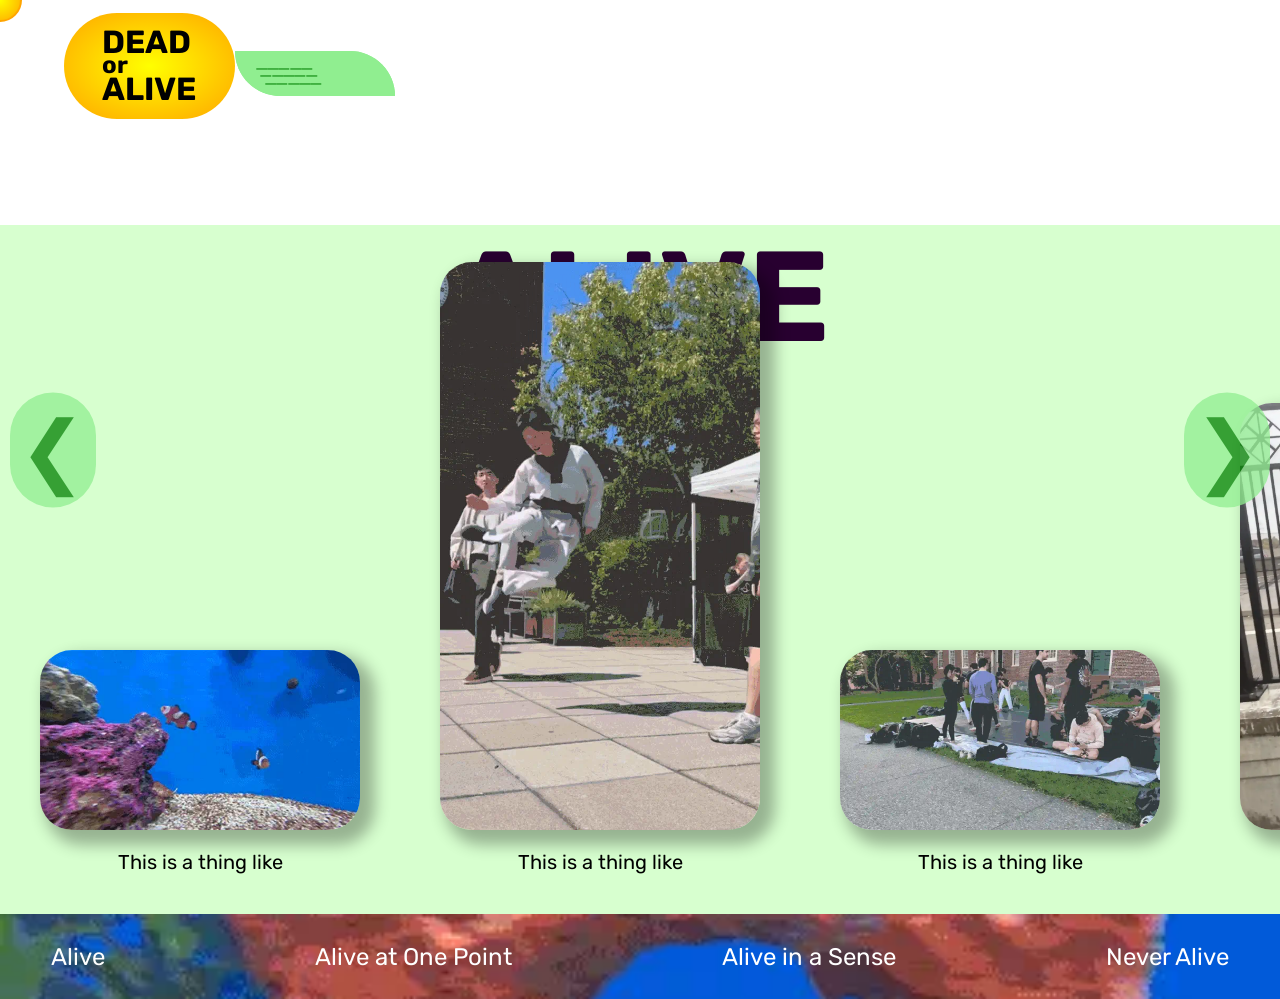
==== index.html @ 2b7cbdce "first commit" ====
<!DOCTYPE html>
<html lang="en">
<head>
<!-- Modified Sep 25, 2026, 7:30 PM --> <!--James Kim Graphic Designer and Programmer 2027-->  
  <meta charset="UTF-8">
  <meta name="viewport" content="width=device-width, initial-scale=1.0">  

<!-- Fallback PNG (browsers without SVG favicon support, e.g. Safari) -->
<link rel="icon" type="image/png" href="./WebsiteImages/mainPageImages/deadoraliveLogo.png" sizes="48x48">
<!-- Preferred: scalable SVG -->
<link rel="icon" type="image/svg+xml" href="./WebsiteImages/mainPageImages/deadorAliveLogo.svg" sizes="any">
<!-- 2. For iOS Home Screen and Safari Favorites Grid (The solid PNG version) -->
<link rel="apple-touch-icon" href="./WebsiteImages/mainPageImages/deadoraliveLogo.pngg">

  <title>Dead or Alive?</title>
  <!--<link href="https://fonts.googleapis.com/css?family=Lato: 100,300,400,700|Luckiest+Guy|Oxygen:300,400" rel="stylesheet">-->
  <link rel="stylesheet" href="CSS/style.css">
  <script src="JS/main.js" defer></script>
</head>

<body>
    <!-- CLICKABLE INTERACTION ITEM, Lightboxes -->
  <dialog id="lightbox" class="hidden">
    <span id="lightbox-close" onclick="closeLightbox()">&times;</span>
    <span id="lightbox-prev" onclick="changeSlide(-1)">&#10094;</span>
    <div id="lightbox-content">
      <img id="lightbox-img" src="" alt="">
      <model-viewer id="model-viewer" class="hidden" src="" alt="" camera-controls auto-rotate shadow-intensity="1"></model-viewer>
      <video id="lightbox-video" class="hidden" controls></video>
      <iframe id="lightbox-youtube" class="hidden" frameborder="0" allow="autoplay; encrypted-media" allowfullscreen></iframe>
      <div id="lightbox-caption"></div>
      <!-- <div class="gapMaker"></div> -->
    </div>
    <span id="lightbox-next" onclick="changeSlide(1)">&#10095;</span>
  </dialog>
<!-- CLICKABLE INTERACTION ITEM, lightboxes -->

<header>
<div style="display:flex; line-height: 0.15em; padding:0.5vw 3vw; border-radius: 5vw; background:radial-gradient(yellow, orange); height:fit-content;">
    <span>
    <h1>DEAD</h1>
    <h2>or</h2>
    <h1>ALIVE</h1>
    </span>
</div>
    <nav>
        <div id="clickToOpen">_____<br>&nbsp;&nbsp;_____<br>&nbsp;&nbsp;&nbsp;&nbsp;_____</div>
        <ul>
          <li><a href="#alive">Alive</a></li>
          <li><a href="#aliveAtOnePoint">Alive at One Point</a></li>
          <li><a href="#aliveInASense">Alive in a Sense</a></li>
          <li><a href="#neverAlive">Never Alive</a></li>
          <li><a href="./About/">About</a></li>
        </ul>
    </nav>
</header>
<main>

<!-- CATEGORIZATION NOTE: .domain div means part of whole realm (ie: dead, alive, etc). 
 section means subcategory (collection of images), 
 figure is actual items (can do grided items or jus one whole item).-->

<div class="work-row-wrapper"> <!--<BUTTON>-->
  <h1 class="sectionTitle"></h1>
    <button class="scroll-btn scroll-left" onclick="scrollRow(this,-1)">&#10094;</button><!--<BUTTON>--> 
  <div class="workRow"> <!--________v Portfolio Horzontal scroll v________-->

  <div class="territory" id="alive" data-color="#d7ffcf" data-caption="ALIVE"> <!-- 1 -->
    <section> <!--Project Titles of featured-item-section" 1-x (go as far as needed)-->
      <h2 class="collectionTitle">Subcategory of stuff</h2>    <!-- projectSection Title (youtbe video here)-->
      <div class="projectDivider">
      <div class="featured-item-section-video">
          <figure class="portfolio-item-video">
          <img src="./WebsiteImages/alive/motionItems/clownFish.webp" 
          alt="clownfish"
          data-images='[{"type":"image","src":"./WebsiteImages/alive/motionItems/clownFish.webp"},
          {"type":"youtube","src":"aqkhn1hJqeo"},
          {"type":"image","src":"./WebsiteImages/alive/motionItems/clownFish.webp"}]'
          data-caption="<strong>TITLE</strong><br>GIGGITY GIGGITY GIGGITY GIGGITY GIGGITY GIGGITYGIGGITY GIGGITY GIGGITY GIGGITY GIGGITY GIGGITYGIGGITY GIGGITY GIGGITY GIGGITY GIGGITY GIGGITYGIGGITY GIGGITY GIGGITY GIGGITY GIGGITY GIGGITYGIGGITY GIGGITY GIGGITY GIGGITY GIGGITY GIGGITYGIGGITY GIGGITY GIGGITY GIGGITY GIGGITY GIGGITYGIGGITY GIGGITY GIGGITY GIGGITY GIGGITY GIGGITY GIGGITY GIGGITY GIGGITY GIGGITY GIGGITY GIGGITY GIGGITY GIGGITY GIGGITY GIGGITY GIGGITY GIGGITY"
          onclick="openLightbox(this)">
          <figcaption>
            <span class="item-title">BabaBuui</span>
          </figcaption>           
          </figure>
      </div>
          <p class="description">This is a thing like</p>
      </div>
      </section>
  
  
  <!-- black bar dividing 1-->
  
  <section> <!--Project Titles of featured-item-section" 1-x (go as far as needed)-->
    <h2 class="collectionTitle">Subcategory of stuff 2</h2>    <!-- projectSection Title (youtbe video here)-->
    <div class="projectDivider">
        <figure class="portfolio-item-video">
        <img src="./WebsiteImages/alive/motionItems/fightingGif.webp" 
        alt="fighting"
        data-images='[{"type":"image","src":"./WebsiteImages/alive/motionItems/fightingGif.webp"},
        {"type":"image","src":"./WebsiteImages/alive/motionItems/colorfulFish.webp"},
        {"type":"youtube","src":"aqkhn1hJqeo"}]'
        data-caption="<strong>TITLE</strong><br>GIGGITY GIGGITY GIGGITY"
        onclick="openLightbox(this)">
        <figcaption>
          <span class="item-title">BabaBuui</span>
        </figcaption>           
        </figure>
        <p class="description">This is a thing like</p>
      </div>
    </section>

    <section> <!--Project Titles of featured-item-section" 1-x (go as far as needed)-->
      <h2 class="collectionTitle">Subcategory of stuff 2</h2>    <!-- projectSection Title (youtbe video here)-->
      <div class="projectDivider">
          <figure class="portfolio-item-video">
          <img src="./WebsiteImages/alive/motionItems/MMAGuys.webp" 
          alt="MMA"
          data-images='[{"type":"image","src":"./WebsiteImages/alive/motionItems/MMAGuys.webp"}]'
          data-caption="<strong>TITLE</strong><br>GIGGITY GIGGITY GIGGITY"
          onclick="openLightbox(this)">
          <figcaption>
            <span class="item-title">BabaBuui</span>
          </figcaption>           
          </figure>
          <p class="description">This is a thing like</p>
        </div>
      </section>

    <section> <!--Project Titles of featured-item-section" 1-x (go as far as needed)-->
      <h2 class="collectionTitle">Subcategory of stuff 2</h2>    <!-- projectSection Title (youtbe video here)-->
      <div class="projectDivider">
          <figure class="portfolio-item-video">
          <img src="./WebsiteImages/alive/photos/man1.webp" 
          alt="person"
          data-images='[{"type":"image","src":"./WebsiteImages/alive/photos/man1.webp"},
          {"type":"image","src":"./WebsiteImages/alive/photos/man2.webp"},
          {"type":"image","src":"./WebsiteImages/alive/photos/man3.webp"}]'
          data-caption="<strong>TITLE</strong><br>GIGGITY GIGGITY GIGGITY"
          onclick="openLightbox(this)">
          <figcaption>
            <span class="item-title">BabaBuui</span>
          </figcaption>           
          </figure>
          <p class="description">This is a thing like</p>
      </div>
    </section>  

    <section> <!--Project Titles of featured-item-section" 1-x (go as far as needed)-->
      <h2 class="collectionTitle">Subcategory of stuff 2</h2>    <!-- projectSection Title (youtbe video here)-->
      <div class="projectDivider">
          <figure class="portfolio-item-video">
          <img src="./WebsiteImages/alive/motionItems/man.webp" 
          alt="person"
          data-images='[{"type":"image","src":"./WebsiteImages/alive/photos/man4.webp"},
          {"type":"image","src":"./WebsiteImages/alive/photos/man5.webp"},
          {"type":"image","src":"./WebsiteImages/alive/photos/man6.webp"},
          {"type":"image","src":"./WebsiteImages/alive/photos/man7.webp"},
          {"type":"image","src":"./WebsiteImages/alive/photos/man8.webp"},
          {"type":"image","src":"./WebsiteImages/alive/photos/man9.webp"},
          {"type":"image","src":"./WebsiteImages/alive/photos/man10.webp"}]'
          data-caption="<strong>TITLE</strong><br>GIGGITY GIGGITY GIGGITY"
          onclick="openLightbox(this)">
          <figcaption>
            <span class="item-title">BabaBuui</span>
          </figcaption>           
          </figure>
          <p class="description">This is a thing like</p>
      </div>
    </section>  
  
  <!-- black bar dividing 2-->
  
  <section> <!--Project Titles of featured-item-section" 1-x (go as far as needed)-->
    <h2 class="collectionTitle">Subcategory of stuff 3</h2>    <!-- projectSection Title (youtbe video here)-->
    <div class="projectDivider">
        <figure class="portfolio-item-video">
        <img src="./WebsiteImages/alive/motionItems/natureLabFish.webp" 
        alt="naturelabfish"
        data-images='[{"type":"image","src":"./WebsiteImages/alive/motionItems/natureLabFish.webp"},
        {"type":"image","src":"./WebsiteImages/alive/photos/fish1.webp"},
        {"type":"image","src":"./WebsiteImages/alive/photos/fish2.webp"},
        {"type":"image","src":"./WebsiteImages/alive/photos/fish3.webp"},
        {"type":"image","src":"./WebsiteImages/alive/photos/fish4.webp"}]'
        data-caption="<strong>TITLE</strong><br>GIGGITY GIGGITY GIGGITY"
        onclick="openLightbox(this)">
        <figcaption>
          <span class="item-title">BabaBuui</span>
        </figcaption>           
        </figure>
        <p class="description">This is a thing like</p>
    </div>
    </section>
  
  
  
  <!-- black bar dividing 3-->
  
  <section> <!--Project Titles of featured-item-section" 1-x (go as far as needed)-->
    <h2 class="collectionTitle">Subcategory of stuff 3</h2>    <!-- projectSection Title (youtbe video here)-->
    <div class="projectDivider">
        <figure class="portfolio-item-video">
        <img src="./WebsiteImages/alive/motionItems/goldFish.webp" 
        alt="goldfish"
        data-images='[{"type":"image","src":"./WebsiteImages/alive/motionItems/goldFish.webp"},
        {"type":"image","src":"./WebsiteImages/alive/photos/fish5.webp"},
        {"type":"image","src":"./WebsiteImages/alive/photos/fish6.webp"},
        {"type":"image","src":"./WebsiteImages/alive/photos/fish7.webp"},
        {"type":"image","src":"./WebsiteImages/alive/photos/fish8.webp"},
        {"type":"image","src":"./WebsiteImages/alive/photos/fish9.webp"},
        {"type":"image","src":"./WebsiteImages/alive/photos/fish10.webp"}]'
        data-caption="<strong>TITLE</strong><br>GIGGITY GIGGITY GIGGITY"
        onclick="openLightbox(this)">
        <figcaption>
          <span class="item-title">BabaBuui</span>
        </figcaption>           
        </figure>
        <p class="description">This is a thing like</p>
    </div>
    </section>
  
  
  
  <!-- black bar dividing 4-->
    
  <section> <!--Project Titles of featured-item-section" 1-x (go as far as needed)-->
    <h2 class="collectionTitle">Subcategory of stuff 4</h2>    <!-- projectSection Title (youtbe video here)-->
    <div class="projectDivider">
        <figure class="portfolio-item-video">
        <img src="./WebsiteImages/alive/motionItems/greenBird.webp" 
        alt="greenbird"
        data-images='[{"type":"image","src":"./WebsiteImages/alive/motionItems/greenBird.webp"},
        {"type":"image","src":"./WebsiteImages/alive/motionItems/bird.webp"}]'
        data-caption="<strong>TITLE</strong><br>GIGGITY GIGGITY GIGGITY"
        onclick="openLightbox(this)">
        <figcaption>
          <span class="item-title">Subcategory of stuff 5</span>
        </figcaption>           
        </figure>
        <p class="description">This is a thing like</p>
    </div>
    </section>

      <!-- black bar dividing 5-->
    
  <section> <!--Project Titles of featured-item-section" 1-x (go as far as needed)-->
    <h2 class="collectionTitle">Subcategory of stuff 6</h2>    <!-- projectSection Title (youtbe video here)-->
    <div class="projectDivider">
        <figure class="portfolio-item-video">
        <img src="./WebsiteImages/alive/motionItems/orangeBird.webp" 
        alt="orangebird"
        data-images='[{"type":"image","src":"./WebsiteImages/alive/motionItems/orangeBird.webp"},
        {"type":"image","src":"./WebsiteImages/alive/photos/bird1.webp"},
        {"type":"image","src":"./WebsiteImages/alive/photos/bird2.webp"},
        {"type":"image","src":"./WebsiteImages/alive/photos/bird3.webp"},
        {"type":"image","src":"./WebsiteImages/alive/photos/bird4.webp"},
        {"type":"image","src":"./WebsiteImages/alive/photos/bird5.webp"},
        {"type":"image","src":"./WebsiteImages/alive/photos/bird6.webp"}]'
        data-caption="<strong>TITLE</strong><br>GIGGITY GIGGITY GIGGITY"
        onclick="openLightbox(this)">
        <figcaption>
          <span class="item-title">Subcategory of stuff 5</span>
        </figcaption>           
        </figure>
        <p class="description">This is a thing like</p>
    </div>
    </section>

        <!-- black bar dividing 6-->

    <section> <!--Project Titles of featured-item-section" 1-x (go as far as needed)-->
      <h2 class="collectionTitle">Subcategory of stuff 5</h2>    <!-- projectSection Title (youtbe video here)-->
      <div class="projectDivider">
          <figure class="portfolio-item-video">
          <img src="./WebsiteImages/alive/motionItems/mealWorms.webp" 
          alt="mealworms"
          data-images='[{"type":"image","src":"./WebsiteImages/alive/motionItems/mealWorms.webp"},
          {"type":"image","src":"./WebsiteImages/alive/motionItems/orangeBird.webp"}]'
          data-caption="<strong>TITLE</strong><br>GIGGITY GIGGITY GIGGITY"
          onclick="openLightbox(this)">
          <figcaption>
            <span class="item-title">Subcategory of stuff 5</span>
          </figcaption>           
          </figure>
          <p class="description">This is a thing like</p>
      </div>
      </section>

          <!-- black bar dividing 7-->

  <section> <!--Project Titles of featured-item-section" 1-x (go as far as needed)-->
    <h2 class="collectionTitle">Subcategory of stuff 6</h2>    <!-- projectSection Title (youtbe video here)-->
    <div class="projectDivider">
        <figure class="portfolio-item-video">
        <img src="./WebsiteImages/alive/motionItems/skinnyFish.webp" 
        alt="skinfish"
        data-images='[{"type":"image","src":"./WebsiteImages/alive/motionItems/skinnyFish.webp"},
        {"type":"image","src":"./WebsiteImages/alive/photos/crawfish1.webp"},
        {"type":"image","src":"./WebsiteImages/alive/photos/crawfish2.webp"},
        {"type":"image","src":"./WebsiteImages/alive/photos/crawfish3.webp"},
        {"type":"image","src":"./WebsiteImages/alive/photos/fish11.webp"}]'
        data-caption="<strong>TITLE</strong><br>GIGGITY GIGGITY GIGGITY"
        onclick="openLightbox(this)">
        <figcaption>
          <span class="item-title">Subcategory of stuff 5</span>
        </figcaption>           
        </figure>
        <p class="description">This is a thing like</p>
    </div>
    </section>

          <!-- black bar dividing 8-->

  <section> <!--Project Titles of featured-item-section" 1-x (go as far as needed)-->
    <h2 class="collectionTitle">Subcategory of stuff 6</h2>    <!-- projectSection Title (youtbe video here)-->
    <div class="projectDivider">
        <figure class="portfolio-item-video">
        <img src="./WebsiteImages/alive/motionItems/turtles.webp" 
        alt="turtles"
        data-images='[{"type":"image","src":"./WebsiteImages/alive/motionItems/turtles.webp"}]'
        data-caption="<strong>TITLE</strong><br>GIGGITY GIGGITY GIGGITY"
        onclick="openLightbox(this)">
        <figcaption>
          <span class="item-title">Subcategory of stuff 5</span>
        </figcaption>           
        </figure>
        <p class="description">This is a thing like</p>
    </div>
    </section>

            <!-- black bar dividing 9-->

  <section> <!--Project Titles of featured-item-section" 1-x (go as far as needed)-->
    <h2 class="collectionTitle">Subcategory of stuff 6</h2>    <!-- projectSection Title (youtbe video here)-->
    <div class="projectDivider">
        <figure class="portfolio-item-video">
        <img src="./WebsiteImages/alive/motionItems/gpigs.webp" 
        alt="gpigs"
        data-images='[{"type":"image","src":"./WebsiteImages/alive/photos/gpigs1.webp"},
        {"type":"image","src":"./WebsiteImages/alive/photos/gpigs2.webp"},
        {"type":"image","src":"./WebsiteImages/alive/photos/gpigs3.webp"},
        {"type":"image","src":"./WebsiteImages/alive/photos/gpigs4.webp"},
        {"type":"image","src":"./WebsiteImages/alive/photos/gpigs5.webp"},
        {"type":"image","src":"./WebsiteImages/alive/photos/gpigs6.webp"}]'
        data-caption="<strong>TITLE</strong><br>GIGGITY GIGGITY GIGGITY"
        onclick="openLightbox(this)">
        <figcaption>
          <span class="item-title">Subcategory of stuff 5</span>
        </figcaption>           
        </figure>
        <p class="description">This is a thing like</p>
    </div>
  </section>

  <section> <!--Project Titles of featured-item-section" 1-x (go as far as needed)-->
    <h2 class="collectionTitle">Subcategory of stuff 6</h2>    <!-- projectSection Title (youtbe video here)-->
    <div class="projectDivider">
        <figure class="portfolio-item-video">
        <img src="./WebsiteImages/alive/motionItems/mouse.webp" 
        alt="mouse"
        data-images='[{"type":"image","src":"./WebsiteImages/alive/photos/mouse1.webp"},
        {"type":"image","src":"./WebsiteImages/alive/photos/mouse2.webp"},
        {"type":"image","src":"./WebsiteImages/alive/photos/mouse3.webp"},
        {"type":"image","src":"./WebsiteImages/alive/photos/mouse4.webp"}]'
        data-caption="<strong>TITLE</strong><br>GIGGITY GIGGITY GIGGITY"
        onclick="openLightbox(this)">
        <figcaption>
          <span class="item-title">Subcategory of stuff 5</span>
        </figcaption>           
        </figure>
        <p class="description">This is a thing like</p>
    </div>
  </section>

  <section> <!--Project Titles of featured-item-section" 1-x (go as far as needed)-->
    <h2 class="collectionTitle">Subcategory of stuff 6</h2>    <!-- projectSection Title (youtbe video here)-->
    <div class="projectDivider">
        <figure class="portfolio-item-video">
        <img src="./WebsiteImages/alive/motionItems/reptiles.webp" 
        alt="reptiles"
        data-images='[{"type":"image","src":"./WebsiteImages/alive/photos/reptiles1.webp"},
        {"type":"image","src":"./WebsiteImages/alive/photos/reptiles2.webp"},
        {"type":"image","src":"./WebsiteImages/alive/photos/reptiles3.webp"},
        {"type":"image","src":"./WebsiteImages/alive/photos/reptiles4.webp"},
        {"type":"image","src":"./WebsiteImages/alive/photos/reptiles5.webp"},
        {"type":"image","src":"./WebsiteImages/alive/photos/reptiles6.webp"}]'
        data-caption="<strong>TITLE</strong><br>GIGGITY GIGGITY GIGGITY"
        onclick="openLightbox(this)">
        <figcaption>
          <span class="item-title">Subcategory of stuff 5</span>
        </figcaption>           
        </figure>
        <p class="description">This is a thing like</p>
    </div>
  </section>

  <section> <!--Project Titles of featured-item-section" 1-x (go as far as needed)-->
    <h2 class="collectionTitle">Subcategory of stuff 6</h2>    <!-- projectSection Title (youtbe video here)-->
    <div class="projectDivider">
        <figure class="portfolio-item-video">
        <img src="./WebsiteImages/alive/motionItems/plants.webp" 
        alt="plants"
        data-images='[{"type":"image","src":"./WebsiteImages/alive/photos/plants1.webp"},
        {"type":"image","src":"./WebsiteImages/alive/photos/plants2.webp"},
        {"type":"image","src":"./WebsiteImages/alive/photos/plants3.webp"},
        {"type":"image","src":"./WebsiteImages/alive/photos/plants4.webp"},
        {"type":"image","src":"./WebsiteImages/alive/photos/plants5.webp"},
        {"type":"image","src":"./WebsiteImages/alive/photos/plants6.webp"},
        {"type":"image","src":"./WebsiteImages/alive/photos/plants7.webp"},
        {"type":"image","src":"./WebsiteImages/alive/photos/plants8.webp"}]'
        data-caption="<strong>TITLE</strong><br>GIGGITY GIGGITY GIGGITY"
        onclick="openLightbox(this)">
        <figcaption>
          <span class="item-title">Subcategory of stuff 5</span>
        </figcaption>           
        </figure>
        <p class="description">This is a thing like</p>
    </div>
  </section>

  <section id="firstBackgroundColor"> <!--Project Titles of featured-item-section" 1-x (go as far as needed)-->
    <h2 class="collectionTitle">Subcategory of stuff 6</h2>    <!-- projectSection Title (youtbe video here)-->
    <div class="projectDivider">
        <figure class="portfolio-item-video">
        <img src="./WebsiteImages/alive/motionItems/Outdoors.webp" 
        alt="outdoors"
        data-images='[{"type":"image","src":"./WebsiteImages/alive/photos/Outdoors1.webp"},
        {"type":"image","src":"./WebsiteImages/alive/photos/Outdoors2.webp"},
        {"type":"image","src":"./WebsiteImages/alive/photos/Outdoors3.webp"},
        {"type":"image","src":"./WebsiteImages/alive/photos/Outdoors5.webp"},
        {"type":"image","src":"./WebsiteImages/alive/photos/Outdoors6.webp"},
        {"type":"image","src":"./WebsiteImages/alive/photos/Outdoors7.webp"}]'
        data-caption="<strong>TITLE</strong><br>GIGGITY GIGGITY GIGGITY"
        onclick="openLightbox(this)">
        <figcaption>
          <span class="item-title">Subcategory of stuff 5</span>
        </figcaption>           
        </figure>
        <p class="description">This is a thing like</p>
    </div>
  </section>
</div> <!-- 1 -->

  <div class="territory" id="aliveAtOnePoint" data-color="#74b9ff" data-caption="ALIVE AT ONE POINT"> <!-- 2 -->
    <section>
    <div class="projectDivider">
    <h2 class="collectionTitle">Subcategory of stuff 7</h2>    <!-- projectSection Title (youtbe video here)-->
      <div class="viewer-container">
        <model-viewer src="WebsiteImages/aliveAtOnePoint/GLB3Ditems/Iguana-compressed.glb"
        alt="iguana"
        data-images='[{"type":"model-viewer","src":"WebsiteImages/aliveAtOnePoint/GLB3Ditems/Iguana-compressed.glb"},
        {"type":"model-viewer","src":"WebsiteImages/aliveAtOnePoint/GLB3Ditems/Crocodile-compressed.glb"},
        {"type":"model-viewer","src":"WebsiteImages/aliveAtOnePoint/GLB3Ditems/Red Eyed Skink-compressed.glb"}]'
        data-caption="<strong>TITLE</strong><br>GIGGITY GIGGITY GIGGITY"
        camera-controls auto-rotate shadow-intensity="1"
        onclick="openLightbox(this)"></model-viewer>
      </div> <!--  id="my-3d-model" -->
    <p class="description">This is a thing like</p>
    </div>
    </section>

            <!-- black bar dividing 10-->
            <section>
              <div class="projectDivider" style="width:5vw;"></div>
            </section>

    <section>
    <div class="projectDivider">
    <h2 class="collectionTitle">Subcategory of stuff 7</h2>    <!-- projectSection Title (youtbe video here)-->
      <div class="viewer-container">
        <model-viewer src="WebsiteImages/aliveAtOnePoint/GLB3Ditems/Crocodile-compressed.glb"
        alt="crocodile"
        data-images='[{"type":"model-viewer","src":"WebsiteImages/aliveAtOnePoint/GLB3Ditems/Crocodile-compressed.glb"},
        {"type":"model-viewer","src":"WebsiteImages/aliveAtOnePoint/GLB3Ditems/Red Eyed Skink-compressed.glb"},
        {"type":"model-viewer","src":"WebsiteImages/aliveAtOnePoint/GLB3Ditems/Iguana-compressed.glb"}]'
        data-caption="<strong>TITLE</strong><br>GIGGITY GIGGITY GIGGITY"
        camera-controls auto-rotate shadow-intensity="1"
        onclick="openLightbox(this)"></model-viewer>
      </div> <!--  id="my-3d-model" -->
    <p class="description">This is a thing like</p>
    </div>
    </section>
    
            <!-- black bar dividing 11-->
            <section>
              <div class="projectDivider" style="width:5vw;"></div>
            </section>
            
    <section>
    <div class="projectDivider">
    <h2 class="collectionTitle">Subcategory of stuff 7</h2>    <!-- projectSection Title (youtbe video here)-->
      <div class="viewer-container">
        <model-viewer src="WebsiteImages/aliveAtOnePoint/GLB3Ditems/Red Eyed Skink-compressed.glb"
        alt="lizard"
        data-images='[{"type":"model-viewer","src":"WebsiteImages/aliveAtOnePoint/GLB3Ditems/Red Eyed Skink-compressed.glb"},
        {"type":"model-viewer","src":"WebsiteImages/aliveAtOnePoint/GLB3Ditems/Crocodile-compressed.glb"},
        {"type":"model-viewer","src":"WebsiteImages/aliveAtOnePoint/GLB3Ditems/Iguana-compressed.glb"}]'
        data-caption="<strong>TITLE</strong><br>GIGGITY GIGGITY GIGGITY"
        camera-controls auto-rotate shadow-intensity="1"
        onclick="openLightbox(this)"></model-viewer>
      </div> <!--  id="my-3d-model" -->
    <p class="description">This is a thing like</p>
    </div>
    </section>

    <section> <!--Project Titles of featured-item-section" 1-x (go as far as needed)-->
      <h2 class="collectionTitle">Subcategory of stuff 6</h2>    <!-- projectSection Title (youtbe video here)-->
      <div class="projectDivider">
          <figure class="portfolio-item-video">
          <img src="./WebsiteImages/aliveAtOnePoint/photos/deadAnimal.webp"
          alt="deadanimal"
          data-images='[{"type":"image","src":"./WebsiteImages/aliveAtOnePoint/photos/deadAnimal1.webp"},
          {"type":"image","src":"./WebsiteImages/aliveAtOnePoint/photos/deadAnimal2.webp"},
          {"type":"image","src":"./WebsiteImages/aliveAtOnePoint/photos/deadAnimal3.webp"},
          {"type":"image","src":"./WebsiteImages/aliveAtOnePoint/photos/deadAnimal4.webp"},
          {"type":"image","src":"./WebsiteImages/aliveAtOnePoint/photos/deadAnimal5.webp"},
          {"type":"image","src":"./WebsiteImages/aliveAtOnePoint/photos/deadAnimal6.webp"},
          {"type":"image","src":"./WebsiteImages/aliveAtOnePoint/photos/deadAnimal7.webp"}]'
          data-caption="<strong>TITLE</strong><br>GIGGITY GIGGITY GIGGITY"
          onclick="openLightbox(this)">
          <figcaption>
            <span class="item-title">Subcategory of stuff 5</span>
          </figcaption>           
          </figure>
          <p class="description">This is a thing like</p>
      </div>
    </section>

    <section> <!--Project Titles of featured-item-section" 1-x (go as far as needed)-->
      <h2 class="collectionTitle">Subcategory of stuff 6</h2>    <!-- projectSection Title (youtbe video here)-->
      <div class="projectDivider">
          <figure class="portfolio-item-video">
          <img src="./WebsiteImages/aliveAtOnePoint/photos/food.webp"
          alt="food"
          data-images='[{"type":"image","src":"./WebsiteImages/aliveAtOnePoint/photos/food1.webp"},
          {"type":"image","src":"./WebsiteImages/aliveAtOnePoint/photos/food2.webp"},
          {"type":"image","src":"./WebsiteImages/aliveAtOnePoint/photos/food3.webp"},
          {"type":"image","src":"./WebsiteImages/aliveAtOnePoint/photos/food4.webp"},
          {"type":"image","src":"./WebsiteImages/aliveAtOnePoint/photos/food5.webp"},
          {"type":"image","src":"./WebsiteImages/aliveAtOnePoint/photos/food6.webp"},
          {"type":"image","src":"./WebsiteImages/aliveAtOnePoint/photos/food7.webp"}]'
          data-caption="<strong>TITLE</strong><br>GIGGITY GIGGITY GIGGITY"
          onclick="openLightbox(this)">
          <figcaption>
            <span class="item-title">Subcategory of stuff 5</span>
          </figcaption>           
          </figure>
          <p class="description">This is a thing like</p>
      </div>
    </section>

    <section> <!--Project Titles of featured-item-section" 1-x (go as far as needed)-->
      <h2 class="collectionTitle">Subcategory of stuff 6</h2>    <!-- projectSection Title (youtbe video here)-->
      <div class="projectDivider">
          <figure class="portfolio-item-video">
          <img src="./WebsiteImages/aliveAtOnePoint/photos/microscope.webp"
          alt="microscope"
          data-images='[{"type":"image","src":"./WebsiteImages/aliveAtOnePoint/photos/microscope1.webp"},
          {"type":"image","src":"./WebsiteImages/aliveAtOnePoint/photos/microscope2.webp"},
          {"type":"image","src":"./WebsiteImages/aliveAtOnePoint/photos/microscope3.webp"},
          {"type":"image","src":"./WebsiteImages/aliveAtOnePoint/photos/microscope4.webp"},
          {"type":"image","src":"./WebsiteImages/aliveAtOnePoint/photos/microscope5.webp"},
          {"type":"image","src":"./WebsiteImages/aliveAtOnePoint/photos/microscope6.webp"},
          {"type":"image","src":"./WebsiteImages/aliveAtOnePoint/photos/microscope7.webp"},
          {"type":"image","src":"./WebsiteImages/aliveAtOnePoint/photos/microscope8.webp"}]'
          data-caption="<strong>TITLE</strong><br>GIGGITY GIGGITY GIGGITY"
          onclick="openLightbox(this)">
          <figcaption>
            <span class="item-title">Subcategory of stuff 5</span>
          </figcaption>           
          </figure>
          <p class="description">This is a thing like</p>
      </div>
    </section>
  </div> <!-- 2 -->
    
  <div class="territory" id="aliveInASense" data-color="#55efc4" data-caption="ALIVE IN A SENCE"> <!-- 3 -->
    <section> <!--Project Titles of featured-item-section" 1-x (go as far as needed)-->
      <h2 class="collectionTitle">Subcategory of stuff 6</h2>    <!-- projectSection Title (youtbe video here)-->
      <div class="projectDivider">
          <figure class="portfolio-item-video">
          <img src="./WebsiteImages/aliveInASense/photos/oldAmericana.webp"
          alt="oldamericana"
          data-images='[{"type":"image","src":"./WebsiteImages/aliveInASense/photos/oldAmericana1.webp"},
          {"type":"image","src":"./WebsiteImages/aliveInASense/photos/oldAmericana2.webp"},
          {"type":"image","src":"./WebsiteImages/aliveInASense/photos/oldAmericana3.webp"},
          {"type":"image","src":"./WebsiteImages/aliveInASense/photos/oldAmericana4.webp"},
          {"type":"image","src":"./WebsiteImages/aliveInASense/photos/oldAmericana5.webp"},
          {"type":"image","src":"./WebsiteImages/aliveInASense/photos/oldAmericana6.webp"},
          {"type":"image","src":"./WebsiteImages/aliveInASense/photos/oldAmericana7.webp"},
          {"type":"image","src":"./WebsiteImages/aliveInASense/photos/oldAmericana8.webp"},
          {"type":"image","src":"./WebsiteImages/aliveInASense/photos/oldAmericana9.webp"},
          {"type":"image","src":"./WebsiteImages/aliveInASense/photos/oldAmericana10.webp"}]'
          data-caption="<strong>TITLE</strong><br>GIGGITY GIGGITY GIGGITY"
          onclick="openLightbox(this)">
          <figcaption>
            <span class="item-title">Subcategory of stuff 5</span>
          </figcaption>           
          </figure>
          <p class="description">This is a thing like</p>
      </div>
    </section>

      <section> <!--Project Titles of featured-item-section" 1-x (go as far as needed)-->
        <h2 class="collectionTitle">Subcategory of stuff 6</h2>    <!-- projectSection Title (youtbe video here)-->
        <div class="projectDivider">
            <figure class="portfolio-item-video">
            <img src="./WebsiteImages/aliveInASense/photos/bwComics.webp" 
            alt="bwcomics"
            data-images='[{"type":"image","src":"./WebsiteImages/aliveInASense/photos/bwComics1.webp"},
            {"type":"image","src":"./WebsiteImages/aliveInASense/photos/bwComics2.webp"},
            {"type":"image","src":"./WebsiteImages/aliveInASense/photos/bwComics3.webp"},
            {"type":"image","src":"./WebsiteImages/aliveInASense/photos/bwComics4.webp"},
            {"type":"image","src":"./WebsiteImages/aliveInASense/photos/bwComics5.webp"},
            {"type":"image","src":"./WebsiteImages/aliveInASense/photos/bwComics6.webp"},
            {"type":"image","src":"./WebsiteImages/aliveInASense/photos/bwComics7.webp"}]'
            data-caption="<strong>TITLE</strong><br>GIGGITY GIGGITY GIGGITY"
            onclick="openLightbox(this)">
            <figcaption>
              <span class="item-title">Subcategory of stuff 5</span>
            </figcaption>           
            </figure>
            <p class="description">This is a thing like</p>
        </div>
      </section>

        <section> <!--Project Titles of featured-item-section" 1-x (go as far as needed)-->
          <h2 class="collectionTitle">Subcategory of stuff 6</h2>    <!-- projectSection Title (youtbe video here)-->
          <div class="projectDivider">
              <figure class="portfolio-item-video">
              <img src="./WebsiteImages/aliveInASense/photos/colorComics.webp" 
              alt="colorcomics"
              data-images='[{"type":"image","src":"./WebsiteImages/aliveInASense/photos/colorComics1.webp"},
              {"type":"image","src":"./WebsiteImages/aliveInASense/photos/colorComics2.webp"},
              {"type":"image","src":"./WebsiteImages/aliveInASense/photos/colorComics3.webp"},
              {"type":"image","src":"./WebsiteImages/aliveInASense/photos/colorComics4.webp"},
              {"type":"image","src":"./WebsiteImages/aliveInASense/photos/colorComics5.webp"},
              {"type":"image","src":"./WebsiteImages/aliveInASense/photos/colorComics6.webp"},
              {"type":"image","src":"./WebsiteImages/aliveInASense/photos/colorComics7.webp"},
              {"type":"image","src":"./WebsiteImages/aliveInASense/photos/colorComics8.webp"},
              {"type":"image","src":"./WebsiteImages/aliveInASense/photos/colorComics9.webp"},
              {"type":"image","src":"./WebsiteImages/aliveInASense/photos/colorComics10.webp"},
              {"type":"image","src":"./WebsiteImages/aliveInASense/photos/colorComics11.webp"},
              {"type":"image","src":"./WebsiteImages/aliveInASense/photos/colorComics12.webp"},
              {"type":"image","src":"./WebsiteImages/aliveInASense/photos/colorComics13.webp"},
              {"type":"image","src":"./WebsiteImages/aliveInASense/photos/colorComics14.webp"},
              {"type":"image","src":"./WebsiteImages/aliveInASense/photos/colorComics16.webp"},
              {"type":"image","src":"./WebsiteImages/aliveInASense/photos/colorComics17.webp"},
              {"type":"image","src":"./WebsiteImages/aliveInASense/photos/colorComics18.webp"},
              {"type":"image","src":"./WebsiteImages/aliveInASense/photos/colorComics19.webp"},
              {"type":"image","src":"./WebsiteImages/aliveInASense/photos/colorComics20.webp"},
              {"type":"image","src":"./WebsiteImages/aliveInASense/photos/colorComics21.webp"},
              {"type":"image","src":"./WebsiteImages/aliveInASense/photos/colorComics22.webp"},
              {"type":"image","src":"./WebsiteImages/aliveInASense/photos/colorComics23.webp"}]'
              data-caption="<strong>TITLE</strong><br>GIGGITY GIGGITY GIGGITY"
              onclick="openLightbox(this)">
              <figcaption>
                <span class="item-title">Subcategory of stuff 5</span>
              </figcaption>           
              </figure>
              <p class="description">This is a thing like</p>
          </div>
        </section>

        <section> <!--Project Titles of featured-item-section" 1-x (go as far as needed)-->
              <h2 class="collectionTitle">Subcategory of stuff 6</h2>    <!-- projectSection Title (youtbe video here)-->
              <div class="projectDivider">
                  <figure class="portfolio-item-video">
                  <img src="./WebsiteImages/aliveInASense/photos/comicAd.webp" 
                  alt="comicads"
                  data-images='[{"type":"image","src":"./WebsiteImages/aliveInASense/photos/comicAd1.webp"},
                  {"type":"image","src":"./WebsiteImages/aliveInASense/photos/comicAd2.webp"},
                  {"type":"image","src":"./WebsiteImages/aliveInASense/photos/comicAd3.webp"}]'
                  data-caption="<strong>TITLE</strong><br>GIGGITY GIGGITY GIGGITY"
                  onclick="openLightbox(this)">
                  <figcaption>
                    <span class="item-title">Subcategory of stuff 5</span>
                  </figcaption>           
                  </figure>
                  <p class="description">This is a thing like</p>
              </div>
        </section>

        <section> <!--Project Titles of featured-item-section" 1-x (go as far as needed)-->
              <h2 class="collectionTitle">Subcategory of stuff 6</h2>    <!-- projectSection Title (youtbe video here)-->
              <div class="projectDivider">
                  <figure class="portfolio-item-video">
                  <img src="./WebsiteImages/aliveInASense/photos/dareDevil.webp" 
                  alt="daredevil"
                  data-images='[{"type":"image","src":"./WebsiteImages/aliveInASense/photos/dareDevil1.webp"},
                  {"type":"image","src":"./WebsiteImages/aliveInASense/photos/dareDevil2.webp"},
                  {"type":"image","src":"./WebsiteImages/aliveInASense/photos/dareDevil3.webp"},
                  {"type":"image","src":"./WebsiteImages/aliveInASense/photos/dareDevil4.webp"},
                  {"type":"image","src":"./WebsiteImages/aliveInASense/photos/dareDevil5.webp"}]'
                  data-caption="<strong>TITLE</strong><br>GIGGITY GIGGITY GIGGITY"
                  onclick="openLightbox(this)">
                  <figcaption>
                    <span class="item-title">Subcategory of stuff 5</span>
                  </figcaption>           
                  </figure>
                  <p class="description">This is a thing like</p>
              </div>
        </section>

        <section> <!--Project Titles of featured-item-section" 1-x (go as far as needed)-->
              <h2 class="collectionTitle">Subcategory of stuff 6</h2>    <!-- projectSection Title (youtbe video here)-->
              <div class="projectDivider">
                  <figure class="portfolio-item-video">
                  <img src="./WebsiteImages/aliveInASense/photos/bookArt.webp" 
                  alt="bookart"
                  data-images='[{"type":"image","src":"./WebsiteImages/aliveInASense/photos/bookArt1.webp"},
                  {"type":"image","src":"./WebsiteImages/aliveInASense/photos/bookArt2.webp"},
                  {"type":"image","src":"./WebsiteImages/aliveInASense/photos/bookArt3.webp"},
                  {"type":"image","src":"./WebsiteImages/aliveInASense/photos/bookArt4.webp"},
                  {"type":"image","src":"./WebsiteImages/aliveInASense/photos/bookArt5.webp"},
                  {"type":"image","src":"./WebsiteImages/aliveInASense/photos/bookArt6.webp"},
                  {"type":"image","src":"./WebsiteImages/aliveInASense/photos/bookArt7.webp"}]'
                  data-caption="<strong>TITLE</strong><br>GIGGITY GIGGITY GIGGITY"
                  onclick="openLightbox(this)">
                  <figcaption>
                    <span class="item-title">Subcategory of stuff 5</span>
                  </figcaption>           
                  </figure>
                  <p class="description">This is a thing like</p>
              </div>
          </section>

          <section> <!--Project Titles of featured-item-section" 1-x (go as far as needed)-->
              <h2 class="collectionTitle">Subcategory of stuff 6</h2>    <!-- projectSection Title (youtbe video here)-->
              <div class="projectDivider">
                  <figure class="portfolio-item-video">
                  <img src="./WebsiteImages/aliveInASense/photos/wallArt.webp" 
                  alt="wallart"
                  data-images='[{"type":"image","src":"./WebsiteImages/aliveInASense/photos/wallArt1.webp"},
                  {"type":"image","src":"./WebsiteImages/aliveInASense/photos/wallArt2.webp"},
                  {"type":"image","src":"./WebsiteImages/aliveInASense/photos/wallArt3.webp"},
                  {"type":"image","src":"./WebsiteImages/aliveInASense/photos/wallArt4.webp"},
                  {"type":"image","src":"./WebsiteImages/aliveInASense/photos/wallArt5.webp"},
                  {"type":"image","src":"./WebsiteImages/aliveInASense/photos/wallArt6.webp"},
                  {"type":"image","src":"./WebsiteImages/aliveInASense/photos/wallArt7.webp"},
                  {"type":"image","src":"./WebsiteImages/aliveInASense/photos/wallArt8.webp"},
                  {"type":"image","src":"./WebsiteImages/aliveInASense/photos/wallArt9.webp"},
                  {"type":"image","src":"./WebsiteImages/aliveInASense/photos/wallArt10.webp"},
                  {"type":"image","src":"./WebsiteImages/aliveInASense/photos/wallArt11.webp"}]'
                  data-caption="<strong>TITLE</strong><br>GIGGITY GIGGITY GIGGITY"
                  onclick="openLightbox(this)">
                  <figcaption>
                    <span class="item-title">Subcategory of stuff 5</span>
                  </figcaption>           
                  </figure>
                  <p class="description">This is a thing like</p>
              </div>
          </section>

          <section> <!--Project Titles of featured-item-section" 1-x (go as far as needed)-->
            <h2 class="collectionTitle">Subcategory of stuff 6</h2>    <!-- projectSection Title (youtbe video here)-->
            <div class="projectDivider">
                <figure class="portfolio-item-video">
                <img src="./WebsiteImages/aliveInASense/photos/sketches.webp" 
                alt="sketches"
                data-images='[{"type":"image","src":"./WebsiteImages/aliveInASense/photos/sketches1.webp"},
                {"type":"image","src":"./WebsiteImages/aliveInASense/photos/sketches2.webp"},
                {"type":"image","src":"./WebsiteImages/aliveInASense/photos/sketches3.webp"},
                {"type":"image","src":"./WebsiteImages/aliveInASense/photos/sketches4.webp"},
                {"type":"image","src":"./WebsiteImages/aliveInASense/photos/sketches5.webp"},
                {"type":"image","src":"./WebsiteImages/aliveInASense/photos/sketches6.webp"},
                {"type":"image","src":"./WebsiteImages/aliveInASense/photos/sketches7.webp"},
                {"type":"image","src":"./WebsiteImages/aliveInASense/photos/sketches8.webp"}]'
                data-caption="<strong>TITLE</strong><br>GIGGITY GIGGITY GIGGITY"
                onclick="openLightbox(this)">
                <figcaption>
                  <span class="item-title">Subcategory of stuff 5</span>
                </figcaption>           
                </figure>
                <p class="description">This is a thing like</p>
            </div>
        </section>

            <section> <!--Project Titles of featured-item-section" 1-x (go as far as needed)-->
              <h2 class="collectionTitle">Subcategory of stuff 6</h2>    <!-- projectSection Title (youtbe video here)-->
              <div class="projectDivider">
                  <figure class="portfolio-item-video">
                  <img src="./WebsiteImages/aliveInASense/photos/animalDrawing.webp" 
                  alt="animaldrawing"
                  data-images='[{"type":"image","src":"./WebsiteImages/aliveInASense/photos/animalDrawing1.webp"},
                  {"type":"image","src":"./WebsiteImages/aliveInASense/photos/animalDrawing2.webp"},
                  {"type":"image","src":"./WebsiteImages/aliveInASense/photos/animalDrawing3.webp"},
                  {"type":"image","src":"./WebsiteImages/aliveInASense/photos/animalDrawing4.webp"},
                  {"type":"image","src":"./WebsiteImages/aliveInASense/photos/animalDrawing5.webp"},
                  {"type":"image","src":"./WebsiteImages/aliveInASense/photos/animalDrawing6.webp"}]'
                  data-caption="<strong>TITLE</strong><br>GIGGITY GIGGITY GIGGITY"
                  onclick="openLightbox(this)">
                  <figcaption>
                    <span class="item-title">Subcategory of stuff 5</span>
                  </figcaption>           
                  </figure>
                  <p class="description">This is a thing like</p>
              </div>
            </section>

            <section> <!--Project Titles of featured-item-section" 1-x (go as far as needed)-->
              <h2 class="collectionTitle">Subcategory of stuff 6</h2>    <!-- projectSection Title (youtbe video here)-->
              <div class="projectDivider">
                  <figure class="portfolio-item-video">
                  <img src="./WebsiteImages/aliveInASense/photos/plushie.webp" 
                  alt="plushie"
                  data-images='[{"type":"image","src":"./WebsiteImages/aliveInASense/photos/plushie1.webp"},
                  {"type":"image","src":"./WebsiteImages/aliveInASense/photos/plushie2.webp"},
                  {"type":"image","src":"./WebsiteImages/aliveInASense/photos/plushie3.webp"},
                  {"type":"image","src":"./WebsiteImages/aliveInASense/photos/plushie4.webp"},
                  {"type":"image","src":"./WebsiteImages/aliveInASense/photos/plushie5.webp"}]'
                  data-caption="<strong>TITLE</strong><br>GIGGITY GIGGITY GIGGITY"
                  onclick="openLightbox(this)">
                  <figcaption>
                    <span class="item-title">Subcategory of stuff 5</span>
                  </figcaption>           
                  </figure>
                  <p class="description">This is a thing like</p>wallArt
              </div>
            </section>
  </div> <!-- 3 -->

  <div class="territory" id="neverAlive" data-color="#a29bfe" data-caption="NEVER ALIVE"> <!-- 4 -->
            <section> <!--Project Titles of featured-item-section" 1-x (go as far as needed)-->
              <h2 class="collectionTitle">Subcategory of stuff 6</h2>    <!-- projectSection Title (youtbe video here)-->
              <div class="projectDivider">
                  <figure class="portfolio-item-video">
                  <img src="./WebsiteImages/neverAlive/photos/building.webp" 
                  alt="buliding"
                  data-images='[{"type":"image","src":"./WebsiteImages/neverAlive/photos/building1.webp"},
                  {"type":"image","src":"./WebsiteImages/neverAlive/photos/building2.webp"}]'
                  data-caption="<strong>TITLE</strong><br>GIGGITY GIGGITY GIGGITY"
                  onclick="openLightbox(this)">
                  <figcaption>
                    <span class="item-title">Subcategory of stuff 5</span>
                  </figcaption>           
                  </figure>
                  <p class="description">This is a thing like</p>wallArt
              </div>
            </section>

            <section> <!--Project Titles of featured-item-section" 1-x (go as far as needed)-->
              <h2 class="collectionTitle">Subcategory of stuff 6</h2>    <!-- projectSection Title (youtbe video here)-->
              <div class="projectDivider">
                  <figure class="portfolio-item-video">
                  <img src="./WebsiteImages/neverAlive/photos/houseFeature.webp" 
                  alt="housefeature"
                  data-images='[{"type":"image","src":"./WebsiteImages/neverAlive/photos/houseFeature1.webp"},
                  {"type":"image","src":"./WebsiteImages/neverAlive/photos/houseFeature2.webp"},
                  {"type":"image","src":"./WebsiteImages/neverAlive/photos/houseFeature3.webp"}]'
                  data-caption="<strong>TITLE</strong><br>GIGGITY GIGGITY GIGGITY"
                  onclick="openLightbox(this)">
                  <figcaption>
                    <span class="item-title">Subcategory of stuff 5</span>
                  </figcaption>           
                  </figure>
                  <p class="description">This is a thing like</p>wallArt
              </div>
            </section>

            <section> <!--Project Titles of featured-item-section" 1-x (go as far as needed)-->
              <h2 class="collectionTitle">Subcategory of stuff 6</h2>    <!-- projectSection Title (youtbe video here)-->
              <div class="projectDivider">
                  <figure class="portfolio-item-video">
                  <img src="./WebsiteImages/neverAlive/photos/kitchen.webp" 
                  alt="kitchen"
                  data-images='[{"type":"image","src":"./WebsiteImages/neverAlive/photos/kitchen1.webp"},
                  {"type":"image","src":"./WebsiteImages/neverAlive/photos/kitchen2.webp"},
                  {"type":"image","src":"./WebsiteImages/neverAlive/photos/kitchen3.webp"},
                  {"type":"image","src":"./WebsiteImages/neverAlive/photos/kitchen4.webp"},
                  {"type":"image","src":"./WebsiteImages/neverAlive/photos/kitchen5.webp"},
                  {"type":"image","src":"./WebsiteImages/neverAlive/photos/kitchen6.webp"},
                  {"type":"image","src":"./WebsiteImages/neverAlive/photos/kitchen7.webp"},
                  {"type":"image","src":"./WebsiteImages/neverAlive/photos/kitchen8.webp"},
                  {"type":"image","src":"./WebsiteImages/neverAlive/photos/kitchen9.webp"}]'
                  data-caption="<strong>TITLE</strong><br>GIGGITY GIGGITY GIGGITY"
                  onclick="openLightbox(this)">
                  <figcaption>
                    <span class="item-title">Subcategory of stuff 5</span>
                  </figcaption>           
                  </figure>
                  <p class="description">This is a thing like</p>wallArt
              </div>
            </section>

            <section> <!--Project Titles of featured-item-section" 1-x (go as far as needed)-->
              <h2 class="collectionTitle">Subcategory of stuff 6</h2>    <!-- projectSection Title (youtbe video here)-->
              <div class="projectDivider">
                  <figure class="portfolio-item-video">
                  <img src="./WebsiteImages/neverAlive/photos/furniture.webp" 
                  alt="furniture"
                  data-images='[{"type":"image","src":"./WebsiteImages/neverAlive/photos/furniture1.webp"},
                  {"type":"image","src":"./WebsiteImages/neverAlive/photos/furniture2.webp"},
                  {"type":"image","src":"./WebsiteImages/neverAlive/photos/furniture3.webp"},
                  {"type":"image","src":"./WebsiteImages/neverAlive/photos/furniture4.webp"},
                  {"type":"image","src":"./WebsiteImages/neverAlive/photos/furniture5.webp"},
                  {"type":"image","src":"./WebsiteImages/neverAlive/photos/furniture6.webp"},
                  {"type":"image","src":"./WebsiteImages/neverAlive/photos/furniture7.webp"},
                  {"type":"image","src":"./WebsiteImages/neverAlive/photos/furniture8.webp"},
                  {"type":"image","src":"./WebsiteImages/neverAlive/photos/furniture9.webp"},
                  {"type":"image","src":"./WebsiteImages/neverAlive/photos/furniture10.webp"},
                  {"type":"image","src":"./WebsiteImages/neverAlive/photos/furniture11.webp"},
                  {"type":"image","src":"./WebsiteImages/neverAlive/photos/furniture12.webp"},
                  {"type":"image","src":"./WebsiteImages/neverAlive/photos/furniture13.webp"}]'
                  data-caption="<strong>TITLE</strong><br>GIGGITY GIGGITY GIGGITY"
                  onclick="openLightbox(this)">
                  <figcaption>
                    <span class="item-title">Subcategory of stuff 5</span>
                  </figcaption>           
                  </figure>
                  <p class="description">This is a thing like</p>wallArt
              </div>
            </section>
        </div> <!-- 4 -->
            
  <!--<div class="gapMaker"> </div>-->
  <!--________^ Portfolio Horzontal scroll ^________-->
  <!--_________________^ PORTFOLIO ITEMS HERE ^_________________-->
  </div>
  <button class="scroll-btn scroll-right" onclick="scrollRow(this, 1)">&#10095;</button><!--<BUTTON>-->
  </div><!--<BUTTON>-->

</main>

<footer>
    <ul>
      <li><a href="#alive">Alive</a></li>
      <li><a href="#aliveAtOnePoint">Alive at One Point</a></li>
      <li><a href="#aliveInASense">Alive in a Sense</a></li>
      <li><a href="#neverAlive">Never Alive</a></li>
    </ul>
</footer>
  <div class="custom-cursor"></div>
  <script type="module">
    import { MeshoptDecoder } from 'https://cdn.jsdelivr.net/npm/three@0.160.0/examples/jsm/libs/meshopt_decoder.module.js';
  
    // Wait for model-viewer to be defined, then register the decoder
    await customElements.whenDefined('model-viewer');
    const ModelViewerElement = customElements.get('model-viewer');
    ModelViewerElement.meshoptDecoderLocation = 'https://cdn.jsdelivr.net/npm/meshoptimizer@0.20.0/meshopt_decoder.js';
  </script>
  <script type="module" src="https://ajax.googleapis.com/ajax/libs/model-viewer/4.0.0/model-viewer.min.js"></script>
  <script type="module">
  await customElements.whenDefined('model-viewer');
  customElements.get('model-viewer').meshoptDecoderLocation =
    'https://cdn.jsdelivr.net/npm/meshoptimizer@0.20.0/meshopt_decoder.js';
  </script>
  <script type="module" src="https://cdn.jsdelivr.net/npm/@google/model-viewer/dist/model-viewer.min.js"></script>
</body>
</html>
---- CSS/style.css ----
@import url('https://fonts.googleapis.com/css2?family=Rubik:ital,wght@0,300..900;1,300..900&family=Space+Mono:ital,wght@0,400;0,700;1,400;1,700&display=swap');

*{
    font-family: 'Rubik', sans-serif;
    cursor:none;
}

/* ==================== custom cursor ==================== */
.custom-cursor {
  width: 40px;
  height: 40px;
  border: 2px solid orange; /* Use background-color if you want a solid circle */
  border-radius: 50%;
  background: radial-gradient(yellow, orange);
  
  position: fixed; /* Ensures it stays locked relative to the viewport */
  top: 0;
  left: 0;
  
  /* Centers the circle precisely over the true pointer position */
  transform: translate(-50%, -50%); 
  
  /* Vital: allows you to click elements underneath the circle */
  pointer-events: none; 
  
  /* Smooth transition for positioning updates */
  transition: transform 0.05s ease-out; 
  z-index: 9999;
}


body{
    margin:0px;
    padding:0px;
}

p{
    font-size: 1e;
    color:black;
}

a{
text-decoration: none;
color:black;
word-spacing: 0em;
transform-origin:left;
transition: word-spacing 0.3s ease;
}

a:hover{
text-decoration: underline;
text-underline-offset: 0.25em;
word-spacing: 1em;
font-size:1.5em;
}

h1{
    display:block;
}


/* ============================================================================================= CLICKABLE IMAGES FUNCTION, Lightboxes */
.hidden {
    display: none;
  }
  
  dialog{ /*for the lightbox overlay*/
    border:none;
    padding:0px;
  }
  
  #lightbox { /*for the lightbox overlay*/
  position: fixed;
  top: 0; left: 0;
  width: 100%; height: 100%;
  background: rgba(255, 255, 255, 0.90);
  z-index: 1000;
  display: flex;
  flex-wrap: wrap;     /* Enables items to wrap onto new lines */
  align-items: center;
  justify-content: center;
  }

  #lightbox img, #lightbox video, #lightbox iframe{
    height:100%;
    border-radius: 2.5vw;
  }

  #model-viewer {
    width: 80vw;
    height: 70vh;
    border-radius:5vw;
  }
  
  #lightbox-youtube{
    position: static;
    width: 64vw;
    height: 36vw;
  }

  
  #lightbox.hidden {
    display: none;   /* now wins over #lightbox's display: flex */
  }
  
  #lightbox-content {
    display:flex;
    justify-content: center;
    gap: 2em;
    padding: 0vw 10vw;
    width: 100%;
    max-height: 100%;
    align-items: center;
  }
  
  #lightbox-img {
    max-height: 85vh;
    max-width: 60vw;
  }
  
  #lightbox-caption {
    color: black;
    font-size: 2vh;
    max-width: 400px;
    max-height: 50vh;
    line-height: 2em;
    overflow-y: scroll;
  }
  
  #lightbox-caption strong{/*title line*/
    font-size: 1.5em;
    line-height: 1em;
  }
  
  
  #lightbox-caption a{
    text-decoration: none;
    line-height: 100px;
    font-size: 2.5vh;
    font-weight: bold;
    transform-origin: center;
    transition: text-decoration 0.5s ease, font-size 0.5s ease;
  }
  
  #lightbox-caption:hover a{
    text-decoration: underline;
    font-weight: bold;
    font-size: 2.75vh;
  }
  
  #lightbox-close {
    position: absolute;
    top: 5.5vh;
    right: 6vw;
    color: orange;
    font-size: 4vh;
    scale: 2;
    cursor: crosshair;
    border: 0.5px solid orange;
    border-radius: 1vw;
    padding-left: 10px;
    padding-right: 10px;
    background:radial-gradient(yellow, orange);
    transition: scale 0.5s ease, background-color 0.5s ease, border-radius 0.5s ease, color 0.5s ease;
    z-index: 75;
  }
  
  #lightbox-close:hover {
    color:yellow;
    background: radial-gradient(orange, yellow);
    scale:4;
    border-radius: 5vw;
    box-shadow: 10px 10px 15px 5px rgba(-1, -1, -5, 0.3);
  }
  
  .gapMaker{
    height: 20px; /* Adjust thickness as needed */
    background-color: rgba(255, 255, 255, 0.0);
    width: 100%; /* Spans the full width */
    margin: 0px; /* Space above and below the bar */
  }
  
  #lightbox-prev, #lightbox-next { /*cilckable arrows for multi stack*/
    position: absolute;
    color: green;
    font-size: 5rem;
    cursor: crosshair;
    padding: 5vh 1.5vw;
    transform: scale(0.75,1);
    user-select: none; /* prevents the arrow text from being selected/highlighted on click */
    transition: transform 0.5s ease, background-color 0.3s ease, scale 0.5s ease;
    background-color: rgba(144, 238, 144, 0.8);
    z-index: 50;
    }
  
  #lightbox-prev:hover, #lightbox-next:hover {
    transform: scale(1,1.5);
    background-color: rgba(144, 238, 144, 1);
    box-shadow: 10px 10px 15px 5px rgba(-1, -1, -5, 0.3);
  }
  
  #lightbox-prev {
    left: 1vw;
    border-top-right-radius: 2.5vw;
    border-bottom-left-radius: 2.5vw;
    transition: border-top-right-radius 0.3s ease, border-bottom-left-radius 0.3s ease, rotate 0.3s ease;
  }
  
  #lightbox-next {
    right: 1vw;
    border-bottom-right-radius: 2.5vw;
    border-top-left-radius: 2.5vw;
    transition: border-bottom-right-radius 0.3s ease, border-top-left-radius 0.3s ease, rotate 0.3s ease;
  }

  #lightbox-prev:hover{
    left: 1vw;
    border-top-right-radius: 5vw;
    border-bottom-left-radius: 5vw;
    rotate: -15deg; 
  }
  
  #lightbox-next:hover {
    right: 1vw;
    border-bottom-right-radius: 5vw;
    border-top-left-radius: 5vw;
    rotate: 15deg; 
  }

/* =============================================== HEADER NAV BAR STUFF ================================================ */
header{
    overflow:visible;
    display:flex;
    position:fixed;
    top:0;
    padding:1vw 5vw;
    z-index: 100;
}

nav{
    margin-top:3vw;
    z-index: 100;
    background-color:lightgreen;

    display: block;
    overflow-y: hidden;
    overflow-x: hidden;
    height:5vh; /*ANCHOR NAVIGATION BAR HEIGHT*/
    width:10em;
    transition:height 0.3s ease, width 0.3s ease, border-top-right-radius 0.3s ease,    border-bottom-left-radius  0.3s ease;
    border-top-right-radius: 10vw;
    border-bottom-left-radius: 10vw;
}
    
    nav.clicked{
        height:40em;
        width:20em;
        border-top-right-radius: 20vw;
        border-bottom-left-radius: 20vw;
    }

nav ul{
list-style: none;
margin-block-start: 0em;
margin-block-end: 0em;
padding-inline-start: 0px;
}

nav li{
    line-height: 5vh;
    overflow: hidden;
    border-bottom: solid 1px green;
}

nav li:last-child{
    border-bottom:none;
}

nav a{
 color:green;
 padding:2vw 100vw 2vw 2vw;
 white-space: nowrap;
 overflow-y: hidden;
}

nav a:hover{
    color:white;
    background: mediumseagreen;
   }

#clickToOpen{
    font-size:2vh; 
    line-height: 0.4em; 
    letter-spacing: -0.15em;
    font-weight: 100;
    padding:1vh 20px 3vh 20px;
    overflow-x:hidden;
    display:flex;
    align-items: center;
    justify-content: flex-start;
    color:green;
    background-color: lightgreen;
    border-bottom: 1px solid green;
    transition: background-color 0.3s ease;
    cursor:crosshair;
  }

  #clickToOpen:hover{
    color:white;
    background-color: mediumseagreen;
  }

/* =============================================== MAIN CONTENT ================================================ */

main{
  padding-top:25vh;
}

/*_____________________v SCROLL WHEEL v______________________*/
.workRow{

  display:flex;
  align-items: end;
  flex-shrink: 0;         /* stops items from shrinking to fit — this is the key line */
  overflow-x: auto;       
  white-space: nowrap;

  /* remove overflow-y: visible, it does nothing */
  padding: 0px;        /* room for the scaled figure above and below */
  margin: 0px;        /* optional: cancels the extra space in the layout */

  /*_____________________ SCROLL WHEEL color settings______________________*/
  scroll-behavior: smooth;
  /*modify scroll bar*/
  scrollbar-width: auto; /* Options: auto, thin, none */
  scrollbar-color: orange white; /* thumb color | track color */
}

.territory{
  display:flex;
  align-items: end;
  padding: 20px 0px;
}

/* 2. WebKit Syntax for Safari and Legacy WebKit Engines */ /* The entire scrollbar container */
::-webkit-scrollbar {
  width: 0px;
}

.workRow::-webkit-scrollbar {
  height: 50px;              /* Height of horizontal scrollbar */
}

/* The background track of the scrollbar */
.workRow::-webkit-scrollbar-track {
  background: rgba(240, 240, 240);       
  border-radius: 6px;
  
  border-left: 20px solid transparent;
  border-right: 20px solid transparent;
  background-clip: padding-box; 
}

/* The draggable handle/thumb */
.workRow::-webkit-scrollbar-thumb {
  background-color: rgba(255, 255, 255, 0); 
  border-radius: 50%;       /* Makes it round */
  border: none; /* Creates padding around the thumb */

  background-image: radial-gradient(circle, #ffea00 0%, #ff7b00 70%, transparent 71%);
  
  background-repeat: no-repeat; /* Prevent the background from stretching across the entire auto-calculated thumb height */
  background-position: center; /* Center the background within the physical thumb track area */
  background-size: 50px 50px; /* Force the visible gradient graphic to be exactly 40px tall and 12px wide */
  }

/* Hover effect on the draggable handle */
.workRow::-webkit-scrollbar-thumb:hover {
  background-color: radial-gradient(yellow,orange); 
}

.work-row-wrapper {
  position: static;   /* this is the key line — it anchors the buttons below */
  height:fit-content;
}

.scroll-btn {
  position: absolute;
  top: 50%;
  transform: translateY(-50%);   /* centers vertically regardless of row height */
  background-color:lightgreen;
  color: green;
  border: none;
  font-size: 5rem;
  padding: 10px 0.75vw;
  margin: 0px 0.75vw;
  cursor: crosshair;
  z-index: 999;                    /* keeps buttons above the images, not hidden behind them */
  opacity: 0.75;
  height:fit-content;
  border-radius: 5vw;
  transition: opacity 0.3s ease, font-size 0.3s ease;
}

.scroll-btn:hover {
  opacity: 1;
  font-size: 10rem;
}

.scroll-left {
  left: 0px;
}

.scroll-right {
  right: 0px;
}

.sectionTitle{
  position:absolute;
  display:flex;
  width:100vw;
  white-space: wrap;
  justify-content: center;
  pointer-events: none;
  text-align: center;
  top:15vh;
  font-size:10vw;
  color: #ffffff;
  mix-blend-mode: difference;
}

.collectionTitle{ /* each item gets one */
    display:flex;
    justify-content: center;
margin-bottom:20px;
display:none;
}

section{
    overflow: visible;
}

.projectDivider{
display:block; 
gap:0px;
margin:0px;
padding:0px;
width:400px;
overflow-y: visible;
}



/*FIGURE & FIGURE ITEM HOVER TITLES*/
figure{
    position:relative;
    height: fit-content;
    overflow:hidden;
    border-radius: 2.5vw;
    scale:1;
    transition: border-radius 0.3s ease, scale 0.5s ease;
    box-shadow: 10px 10px 15px 5px rgba(0, 0, 0, 0.3);
}

figure:hover{
    border-Radius:15vw;
    scale:1.5;
    z-index: 300;
}

figure img{
    width: 100%;
    height: 100%;
    object-fit: cover;
    object-position: center;
    display: block;
    transition: filter 0.5s ease;
}

figure img:hover{
  filter: hue-rotate(90deg); 
}

figcaption {
    position: absolute;
    top: 0;
    left: 0;
    width: 100%;
    height: 100%;
    background: rgba(0, 0, 0, 0);   /* fully transparent by default */
    display: flex;
    align-items: center;
    justify-content: center;
    opacity: 0;                      /* invisible until hovered */
    transition: all 0.3s ease;       /* smooth fade in/out */
    pointer-events: none;   /* lets clicks pass through to the image underneath */
  }
  
  figure:hover figcaption{
    background: rgba(255, 255, 255, 0);  /* darkens on hover */
    opacity: 1;
    width: 100%;
    height: 100%;
  }
  
  .portfolio-item-video:hover figcaption{
    background: rgba(255, 255, 255, 0);  /* darkens on hover */
    opacity: 1;
    width: 100%;
    height: 100%;
  }
  
  .program-thumbnail:hover figcaption{
    background: rgba(255, 255, 255, 0);  /* darkens on hover */
    opacity: 1;
    width: 100%;
    height: 100%;
  }
  
  .item-title {
    color: #ffffff;
    mix-blend-mode: difference;
    font-weight: bold;
    font-size: 2rem;
    text-align: center;
    padding: 10px;
  }

  .description{
    display:flex;
    justify-content: center;
  white-space: wrap;
  font-size: 1.25em;
  /*border: 2px solid red;*/
  }

  .viewer-container { width: 100%; height: 50vh; background: rgb(220,220,220); border-radius: 5vw; overflow: hidden; }

  model-viewer { width: 100%; height: 100%; }

/* =============================================== FOOTER ================================================ */
footer{
column-gap: 10vw;
padding:1vw 4vw;
height:fit-content;
background-color: grey;
background-image:url('../WebsiteImages/alive/motionItems/colorfulFish.webp');
background-position: center;  /*replaces background-attchment: fixed*/
background-repeat: no-repeat;
background-size:cover; /* Optional: keeps it full screen */
}

footer ul{
  list-style: none;
 display:flex;
 justify-content: space-between;
 column-gap: 10vw;
 padding:0px;
}

footer li{
  font-size: 1.5em;
}

footer li a{
    color:white;
}

footer li a:hover{
    text-decoration: underline;
    text-underline-offset: 0.15em;
    word-spacing: 0.5em;
    font-size: 1.5em;
    line-height: 0px;
}


/*==========================================================
MOBILE / TABLET OVERRIDES
Everything above this point is untouched (desktop stays
exactly as it was). These rules only kick in at narrower
widths and just override the few properties that were
causing content to spill past the edge of the screen.
==========================================================*/
@media (max-width: 900px) {
  .custom-cursor{
    display:none
  }

/* =============================================== LIGHTBOX ON PHONE ================================================ */
#lightbox {
  align-items: start;
}

#lightbox-content {
  display:grid;
  grid-template-columns: repeat(auto-fit, minmax(min(250px, 100%), 1fr));
  grid-auto-flow: row;
  place-items: center; /* Centers both horizontally and vertically */
  gap: 2em;
  padding: 10vw 12vw;
  width: 100%;
  max-height: 100%;
  align-items: center;
  width:100vw;
}

#lightbox-caption {
  max-height: 28vh;
  padding: 10px;
}

#lightbox-content img, #lightbox-content video, #lightbox-content iframe{
  width:100%;
  border-radius:10vw;
  max-height: 50vh;
}

#lightbox-youtube{
width:100%;
height:50vh;
border-radius:10vw;
}

#model-viewer {
  width: 80vw;
  height: 70vh;
}

#lightbox-prev, #lightbox-next { /*cilckable arrows for multi stack*/
  position: absolute;
  color: green;
  font-size: 5rem;
  cursor: crosshair;
  padding: 1vh 1.5vw;
  height:fit-content;
  border-radius: 5vw;
  transform: scale(0.75,1);
  user-select: none; /* prevents the arrow text from being selected/highlighted on click */
  transition: transform 0.5s ease;
  background: rgba(144, 238, 144, 0.8);
  z-index: 50;
  bottom:20vh;
  }

#lightbox-prev:hover, #lightbox-next:hover {
  background: lightgreen;
  transform: scale(0.75,1);
}

#lightbox-prev {
  left: 1vw;
}

#lightbox-next {
  right: 1vw;
}

#lightbox-close {
  display:flex;
  justify-content: center;
  position: absolute;
  top:90vh;
  right: 28vw;
  width: 40vw;
  height:fit-content;
  font-size: 2vh;
  border-radius: 5vw;
}

/* =============================================== HEADER ON PHONE ================================================ */
nav{
  width:7em;
}
  
  nav.clicked{
      height:30em;
      width:12em;
      border-top-right-radius: 20vw;
      border-bottom-left-radius: 20vw;
  }

  nav li{
    overflow:hidden;
  }

/* =============================================== MAIN CONTENT ON PHONE ================================================ */
  figure{
    position:relative;
    height: 50vh;
    overflow:hidden;
    
    border-radius: 2.5vw;
    scale:1;
    transition: border-radius 0.3s ease, scale 0.5s ease;
    box-shadow: 10px 10px 15px 5px rgba(0, 0, 0, 0.3);
}

figure:hover{
    border-Radius:15vw;
    scale:1.5;
    z-index: 300;
}


.scroll-btn {
  display:none;
  position: absolute;
  top:25%;
  font-size: 2.5rem;
}

.scroll-left {
  left: 10px;
}

.scroll-right {
  right: 10px;
}

/* =============================================== FOOTER ================================================ */
    footer li{
      font-size: 1em;
    }

    footer li a:hover{
        text-decoration: underline;
        text-underline-offset: 0.25em;
        word-spacing: 0px;
        font-size: 1em;
    }
}
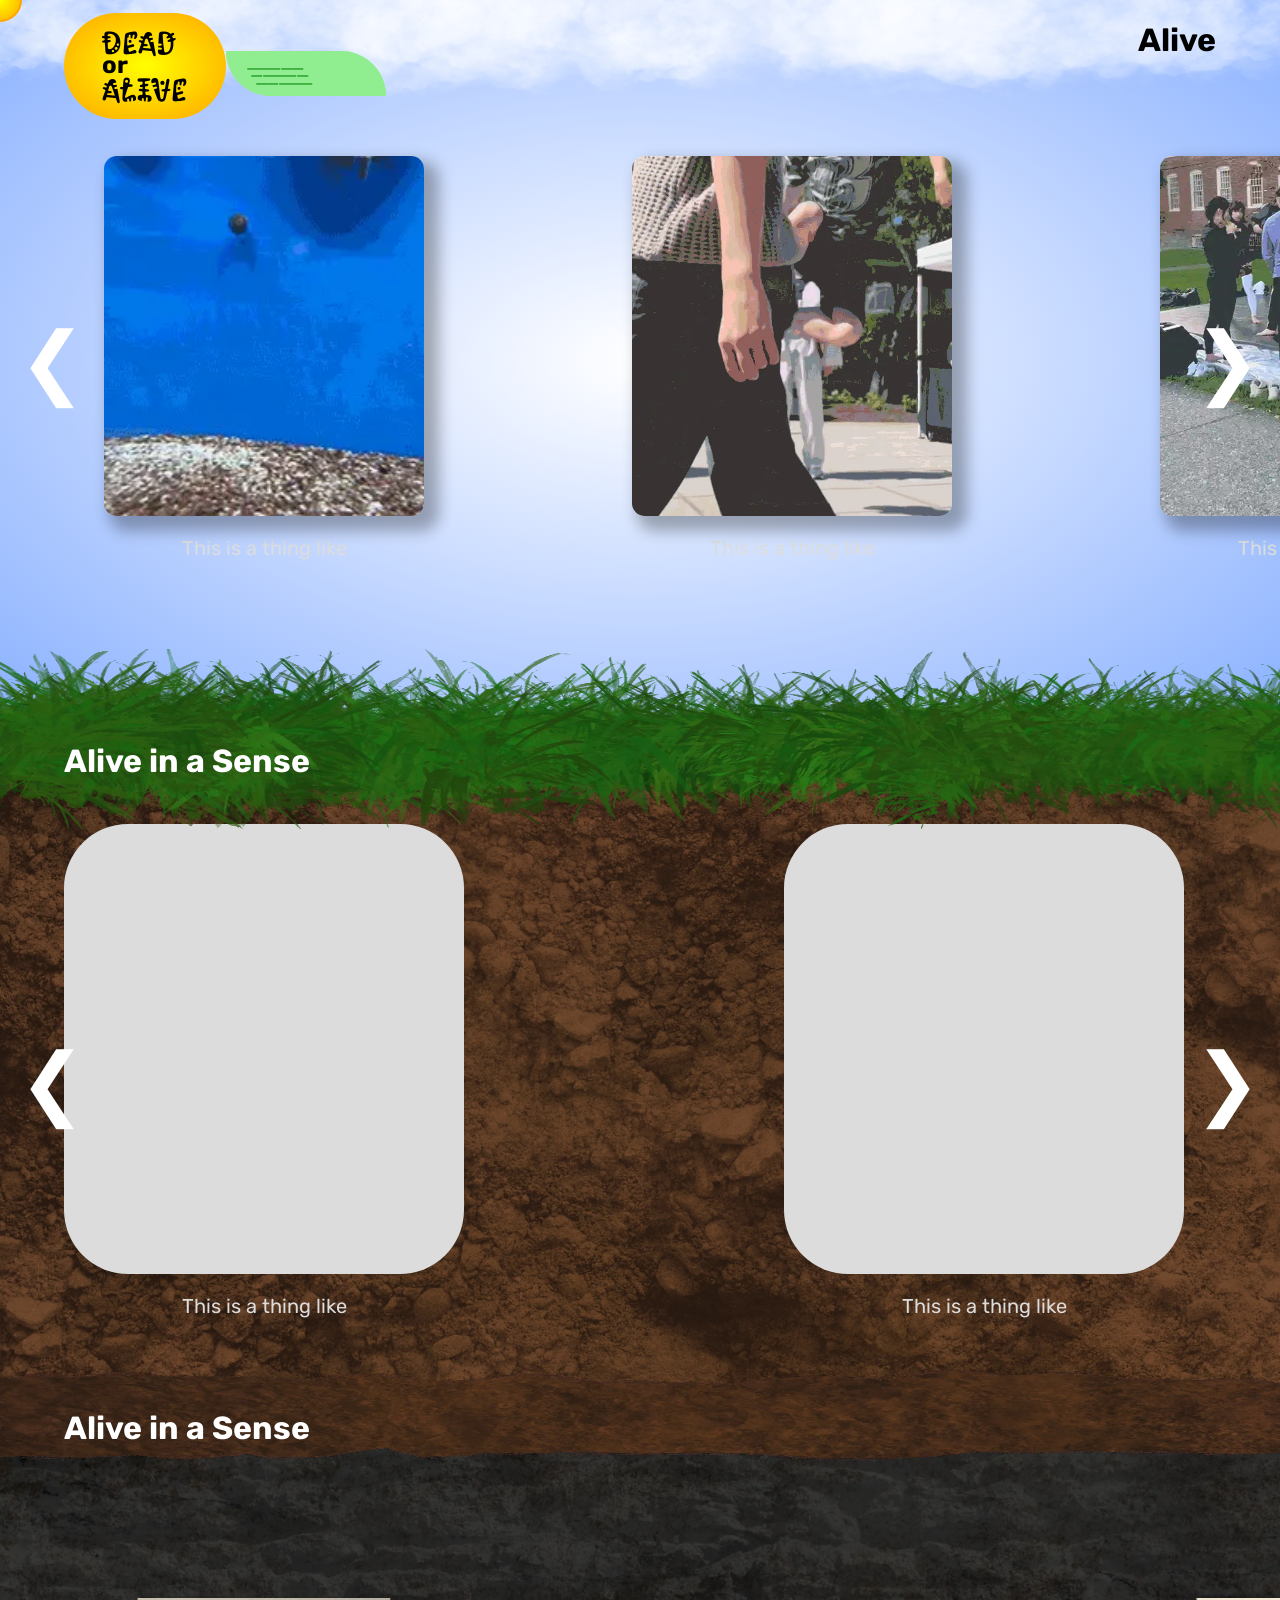
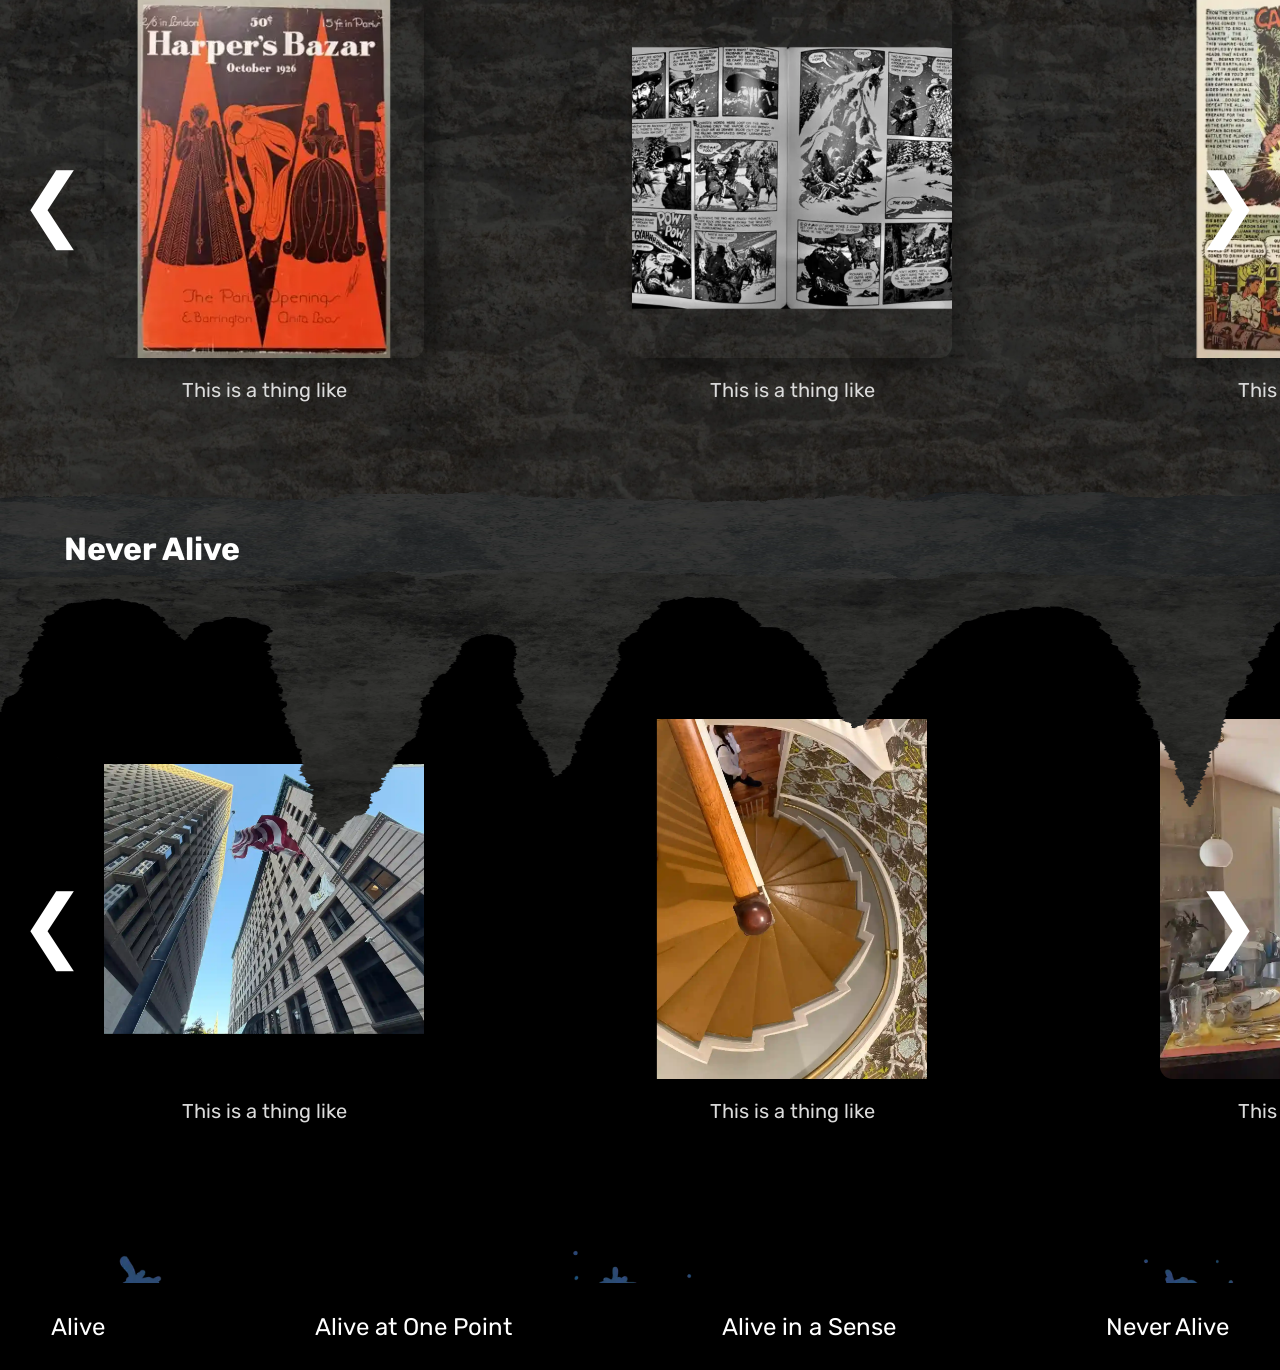
==== commit d0b8613d: "Changed UI/UX layout of homepage." ====
--- a/index.html
+++ b/index.html
@@ -59,13 +59,12 @@
 <!-- CATEGORIZATION NOTE: .domain div means part of whole realm (ie: dead, alive, etc). 
  section means subcategory (collection of images), 
  figure is actual items (can do grided items or jus one whole item).-->
-
+ <h1 class="sectionTitle"></h1>
+
+<div class="transitionTitle"><img src="./WebsiteImages/background-textures/transition0.webp" style="position:absolute; width:100vw; height:20vh; z-index: 30; pointer-events: none; transform:translateY(-8vh);"><h1 style="position:absolute; z-index: 50; color:white; right:5vw; color:black;">Alive</h1><!--stalagtites-->
 <div class="work-row-wrapper"> <!--<BUTTON>-->
-  <h1 class="sectionTitle"></h1>
     <button class="scroll-btn scroll-left" onclick="scrollRow(this,-1)">&#10094;</button><!--<BUTTON>--> 
-  <div class="workRow"> <!--________v Portfolio Horzontal scroll v________-->
-
-  <div class="territory" id="alive" data-color="#d7ffcf" data-caption="ALIVE"> <!-- 1 -->
+  <div class="workRow" id="alive"> <!--________v Portfolio Horzontal scroll v________-->
     <section> <!--Project Titles of featured-item-section" 1-x (go as far as needed)-->
       <h2 class="collectionTitle">Subcategory of stuff</h2>    <!-- projectSection Title (youtbe video here)-->
       <div class="projectDivider">
@@ -125,48 +124,6 @@
           <p class="description">This is a thing like</p>
         </div>
       </section>
-
-    <section> <!--Project Titles of featured-item-section" 1-x (go as far as needed)-->
-      <h2 class="collectionTitle">Subcategory of stuff 2</h2>    <!-- projectSection Title (youtbe video here)-->
-      <div class="projectDivider">
-          <figure class="portfolio-item-video">
-          <img src="./WebsiteImages/alive/photos/man1.webp" 
-          alt="person"
-          data-images='[{"type":"image","src":"./WebsiteImages/alive/photos/man1.webp"},
-          {"type":"image","src":"./WebsiteImages/alive/photos/man2.webp"},
-          {"type":"image","src":"./WebsiteImages/alive/photos/man3.webp"}]'
-          data-caption="<strong>TITLE</strong><br>GIGGITY GIGGITY GIGGITY"
-          onclick="openLightbox(this)">
-          <figcaption>
-            <span class="item-title">BabaBuui</span>
-          </figcaption>           
-          </figure>
-          <p class="description">This is a thing like</p>
-      </div>
-    </section>  
-
-    <section> <!--Project Titles of featured-item-section" 1-x (go as far as needed)-->
-      <h2 class="collectionTitle">Subcategory of stuff 2</h2>    <!-- projectSection Title (youtbe video here)-->
-      <div class="projectDivider">
-          <figure class="portfolio-item-video">
-          <img src="./WebsiteImages/alive/motionItems/man.webp" 
-          alt="person"
-          data-images='[{"type":"image","src":"./WebsiteImages/alive/photos/man4.webp"},
-          {"type":"image","src":"./WebsiteImages/alive/photos/man5.webp"},
-          {"type":"image","src":"./WebsiteImages/alive/photos/man6.webp"},
-          {"type":"image","src":"./WebsiteImages/alive/photos/man7.webp"},
-          {"type":"image","src":"./WebsiteImages/alive/photos/man8.webp"},
-          {"type":"image","src":"./WebsiteImages/alive/photos/man9.webp"},
-          {"type":"image","src":"./WebsiteImages/alive/photos/man10.webp"}]'
-          data-caption="<strong>TITLE</strong><br>GIGGITY GIGGITY GIGGITY"
-          onclick="openLightbox(this)">
-          <figcaption>
-            <span class="item-title">BabaBuui</span>
-          </figcaption>           
-          </figure>
-          <p class="description">This is a thing like</p>
-      </div>
-    </section>  
   
   <!-- black bar dividing 2-->
   
@@ -438,9 +395,57 @@
         <p class="description">This is a thing like</p>
     </div>
   </section>
-</div> <!-- 1 -->
-
-  <div class="territory" id="aliveAtOnePoint" data-color="#74b9ff" data-caption="ALIVE AT ONE POINT"> <!-- 2 -->
+
+  <section> <!--Project Titles of featured-item-section" 1-x (go as far as needed)-->
+    <h2 class="collectionTitle">Subcategory of stuff 2</h2>    <!-- projectSection Title (youtbe video here)-->
+    <div class="projectDivider">
+        <figure class="portfolio-item-video">
+        <img src="./WebsiteImages/alive/photos/man1.webp" 
+        alt="person"
+        data-images='[{"type":"image","src":"./WebsiteImages/alive/photos/man1.webp"},
+        {"type":"image","src":"./WebsiteImages/alive/photos/man2.webp"},
+        {"type":"image","src":"./WebsiteImages/alive/photos/man3.webp"}]'
+        data-caption="<strong>TITLE</strong><br>GIGGITY GIGGITY GIGGITY"
+        onclick="openLightbox(this)">
+        <figcaption>
+          <span class="item-title">BabaBuui</span>
+        </figcaption>           
+        </figure>
+        <p class="description">This is a thing like</p>
+    </div>
+  </section>  
+
+  <section> <!--Project Titles of featured-item-section" 1-x (go as far as needed)-->
+    <h2 class="collectionTitle">Subcategory of stuff 2</h2>    <!-- projectSection Title (youtbe video here)-->
+    <div class="projectDivider">
+        <figure class="portfolio-item-video">
+        <img src="./WebsiteImages/alive/motionItems/man.webp" 
+        alt="person"
+        data-images='[{"type":"image","src":"./WebsiteImages/alive/photos/man4.webp"},
+        {"type":"image","src":"./WebsiteImages/alive/photos/man5.webp"},
+        {"type":"image","src":"./WebsiteImages/alive/photos/man6.webp"},
+        {"type":"image","src":"./WebsiteImages/alive/photos/man7.webp"},
+        {"type":"image","src":"./WebsiteImages/alive/photos/man8.webp"},
+        {"type":"image","src":"./WebsiteImages/alive/photos/man9.webp"},
+        {"type":"image","src":"./WebsiteImages/alive/photos/man10.webp"}]'
+        data-caption="<strong>TITLE</strong><br>GIGGITY GIGGITY GIGGITY"
+        onclick="openLightbox(this)">
+        <figcaption>
+          <span class="item-title">BabaBuui</span>
+        </figcaption>           
+        </figure>
+        <p class="description">This is a thing like</p>
+    </div>
+  </section>  
+</div>
+<button class="scroll-btn scroll-right" onclick="scrollRow(this, 1)">&#10095;</button><!--<BUTTON>-->
+</div><!-- Wrapper <BUTTON>-->
+
+
+<div class="transitionTitle"><img src="./WebsiteImages/background-textures/transition1.webp" style="position:absolute; width:100vw; height:20vh; z-index: 30; pointer-events: none; transform:translateY(-8vh);"><h1 style="position:absolute; z-index: 50; color:white; left:5vw;">Alive in a Sense</h1><!--stalagtites-->
+<div class="work-row-wrapper"> <!--<BUTTON>-->
+    <button class="scroll-btn scroll-left" onclick="scrollRow(this,-1)">&#10094;</button><!--<BUTTON>--> 
+  <div class="workRow" id="aliveAtOnePoint"> <!--________v Portfolio Horzontal scroll v________-->
     <section>
     <div class="projectDivider">
     <h2 class="collectionTitle">Subcategory of stuff 7</h2>    <!-- projectSection Title (youtbe video here)-->
@@ -571,9 +576,15 @@
           <p class="description">This is a thing like</p>
       </div>
     </section>
-  </div> <!-- 2 -->
+</div>
+<button class="scroll-btn scroll-right" onclick="scrollRow(this, 1)">&#10095;</button><!--<BUTTON>-->
+</div><!-- Wrapper <BUTTON>-->
     
-  <div class="territory" id="aliveInASense" data-color="#55efc4" data-caption="ALIVE IN A SENCE"> <!-- 3 -->
+
+<div class="transitionTitle"><img src="./WebsiteImages/background-textures/transition2.webp" style="position:absolute; width:100vw; height:10vh; z-index: 30; pointer-events: none; transform:translateY(-8vh);"><h1 style="position:absolute; z-index: 50; color:white; transform:translateY(-6vh); left:5vw;">Alive in a Sense</h1><!--stalagtites-->
+<div class="work-row-wrapper"> <!--<BUTTON>-->
+    <button class="scroll-btn scroll-left" onclick="scrollRow(this,-1)">&#10094;</button><!--<BUTTON>--> 
+  <div class="workRow" id="aliveInASense"> <!--________v Portfolio Horzontal scroll v________-->
     <section> <!--Project Titles of featured-item-section" 1-x (go as far as needed)-->
       <h2 class="collectionTitle">Subcategory of stuff 6</h2>    <!-- projectSection Title (youtbe video here)-->
       <div class="projectDivider">
@@ -814,12 +825,20 @@
                     <span class="item-title">Subcategory of stuff 5</span>
                   </figcaption>           
                   </figure>
-                  <p class="description">This is a thing like</p>wallArt
+                  <p class="description">This is a thing like</p>
               </div>
             </section>
-  </div> <!-- 3 -->
-
-  <div class="territory" id="neverAlive" data-color="#a29bfe" data-caption="NEVER ALIVE"> <!-- 4 -->
+  </div>
+<button class="scroll-btn scroll-right" onclick="scrollRow(this, 1)">&#10095;</button><!--<BUTTON>-->
+</div><!-- Wrapper <BUTTON>-->
+
+
+<div class="transitionTitle"><img src="./WebsiteImages/background-textures/transition3.webp" style="position:absolute; width:100vw; height:10vh; z-index: 30; pointer-events: none; transform:translateY(-8vh);"><h1 style="position:absolute; z-index: 50; color:white; transform:translateY(-6vh); left:5vw;">Never Alive</h1><!--stalagtites-->
+</div>
+<div class="work-row-wrapper"> <!--<BUTTON>-->
+    <button class="scroll-btn scroll-left" onclick="scrollRow(this,-1)">&#10094;</button><!--<BUTTON>--> 
+      <img src="./WebsiteImages/background-textures/stalagtites.webp" style="position:absolute; width:100vw; height:80vh; z-index: 20; pointer-events: none;"><!--stalagtites-->
+  <div class="workRow" id="neverAlive"> <!--________v Portfolio Horzontal scroll v________-->
             <section> <!--Project Titles of featured-item-section" 1-x (go as far as needed)-->
               <h2 class="collectionTitle">Subcategory of stuff 6</h2>    <!-- projectSection Title (youtbe video here)-->
               <div class="projectDivider">
@@ -834,7 +853,7 @@
                     <span class="item-title">Subcategory of stuff 5</span>
                   </figcaption>           
                   </figure>
-                  <p class="description">This is a thing like</p>wallArt
+                  <p class="description">This is a thing like</p>
               </div>
             </section>
 
@@ -853,7 +872,7 @@
                     <span class="item-title">Subcategory of stuff 5</span>
                   </figcaption>           
                   </figure>
-                  <p class="description">This is a thing like</p>wallArt
+                  <p class="description">This is a thing like</p>
               </div>
             </section>
 
@@ -878,7 +897,7 @@
                     <span class="item-title">Subcategory of stuff 5</span>
                   </figcaption>           
                   </figure>
-                  <p class="description">This is a thing like</p>wallArt
+                  <p class="description">This is a thing like</p>
               </div>
             </section>
 
@@ -907,17 +926,16 @@
                     <span class="item-title">Subcategory of stuff 5</span>
                   </figcaption>           
                   </figure>
-                  <p class="description">This is a thing like</p>wallArt
+                  <p class="description">This is a thing like</p>
               </div>
             </section>
-        </div> <!-- 4 -->
+  </div>
+<button class="scroll-btn scroll-right" onclick="scrollRow(this, 1)">&#10095;</button><!--<BUTTON>-->
+</div><!-- Wrapper <BUTTON>-->
             
   <!--<div class="gapMaker"> </div>-->
   <!--________^ Portfolio Horzontal scroll ^________-->
   <!--_________________^ PORTFOLIO ITEMS HERE ^_________________-->
-  </div>
-  <button class="scroll-btn scroll-right" onclick="scrollRow(this, 1)">&#10095;</button><!--<BUTTON>-->
-  </div><!--<BUTTON>-->
 
 </main>
 
--- a/CSS/style.css
+++ b/CSS/style.css
@@ -1,4 +1,5 @@
 @import url('https://fonts.googleapis.com/css2?family=Rubik:ital,wght@0,300..900;1,300..900&family=Space+Mono:ital,wght@0,400;0,700;1,400;1,700&display=swap');
+@import url('https://fonts.googleapis.com/css2?family=Kablammo&family=Rubik:ital,wght@0,300..900;1,300..900&family=Space+Mono:ital,wght@0,400;0,700;1,400;1,700&display=swap');
 
 *{
     font-family: 'Rubik', sans-serif;
@@ -36,7 +37,7 @@
 
 p{
     font-size: 1e;
-    color:black;
+    color:rgb(220,220,220);
 }
 
 a{
@@ -58,6 +59,10 @@
     display:block;
 }
 
+header h1{
+  font-family: 'Kablammo', sans-serif;
+}
+
 
 /* ============================================================================================= CLICKABLE IMAGES FUNCTION, Lightboxes */
 .hidden {
@@ -73,7 +78,7 @@
   position: fixed;
   top: 0; left: 0;
   width: 100%; height: 100%;
-  background: rgba(255, 255, 255, 0.90);
+  background: rgba(0, 84, 35, 0.9);
   z-index: 1000;
   display: flex;
   flex-wrap: wrap;     /* Enables items to wrap onto new lines */
@@ -115,11 +120,11 @@
   
   #lightbox-img {
     max-height: 85vh;
-    max-width: 60vw;
+    max-width: 90vw;
   }
   
   #lightbox-caption {
-    color: black;
+    color: white;
     font-size: 2vh;
     max-width: 400px;
     max-height: 50vh;
@@ -182,15 +187,15 @@
   
   #lightbox-prev, #lightbox-next { /*cilckable arrows for multi stack*/
     position: absolute;
-    color: green;
+    color: white;
     font-size: 5rem;
     cursor: crosshair;
     padding: 5vh 1.5vw;
     transform: scale(0.75,1);
     user-select: none; /* prevents the arrow text from being selected/highlighted on click */
     transition: transform 0.5s ease, background-color 0.3s ease, scale 0.5s ease;
-    background-color: rgba(144, 238, 144, 0.8);
     z-index: 50;
+    bottom: 10vh;
     }
   
   #lightbox-prev:hover, #lightbox-next:hover {
@@ -313,18 +318,46 @@
 /* =============================================== MAIN CONTENT ================================================ */
 
 main{
-  padding-top:25vh;
+  padding:0px;
+  height: fit-content;
 }
 
 /*_____________________v SCROLL WHEEL v______________________*/
+#alive{
+  background-image:radial-gradient(white,rgb(138, 177, 255));
+}
+
+#aliveAtOnePoint{
+  background-color:darkgoldenrod;
+  background-image: url('../WebsiteImages/background-textures/dirt.webp'); 
+  background-repeat: no-repeat; 
+  background-size: cover; 
+  background-position: center;
+}
+
+#aliveInASense{
+  background-color: sienna;
+  background-image: url('../WebsiteImages/background-textures/stone.webp'); 
+  background-repeat: no-repeat; 
+  background-size: cover; 
+  background-position: center;}
+
+#neverAlive{
+  background-color: black;
+  background-image: url('../WebsiteImages/background-textures/dripping.webp'); 
+  background-repeat: no-repeat; 
+  background-size: cover; 
+  background-position: top;
+}
+
 .workRow{
-
   display:flex;
-  align-items: end;
+  align-items: center;
   flex-shrink: 0;         /* stops items from shrinking to fit — this is the key line */
-  overflow-x: auto;       
+  overflow-x: auto;    
+  overflow-y: hidden;   
   white-space: nowrap;
-
+  height:80vh;
   /* remove overflow-y: visible, it does nothing */
   padding: 0px;        /* room for the scaled figure above and below */
   margin: 0px;        /* optional: cancels the extra space in the layout */
@@ -334,12 +367,16 @@
   /*modify scroll bar*/
   scrollbar-width: auto; /* Options: auto, thin, none */
   scrollbar-color: orange white; /* thumb color | track color */
+  border-bottom:solid 1px black;
+
 }
 
 .territory{
   display:flex;
   align-items: end;
   padding: 20px 0px;
+  height:fit-content;
+  overflow-y: clip;
 }
 
 /* 2. WebKit Syntax for Safari and Legacy WebKit Engines */ /* The entire scrollbar container */
@@ -380,30 +417,27 @@
 }
 
 .work-row-wrapper {
-  position: static;   /* this is the key line — it anchors the buttons below */
-  height:fit-content;
+  position: relative;   /* this is the key line — it anchors the buttons below */
 }
 
 .scroll-btn {
   position: absolute;
   top: 50%;
   transform: translateY(-50%);   /* centers vertically regardless of row height */
-  background-color:lightgreen;
-  color: green;
+  background:none;
+  color: white;
   border: none;
   font-size: 5rem;
   padding: 10px 0.75vw;
   margin: 0px 0.75vw;
   cursor: crosshair;
   z-index: 999;                    /* keeps buttons above the images, not hidden behind them */
-  opacity: 0.75;
   height:fit-content;
   border-radius: 5vw;
-  transition: opacity 0.3s ease, font-size 0.3s ease;
+  transition: font-size 0.3s ease;
 }
 
 .scroll-btn:hover {
-  opacity: 1;
   font-size: 10rem;
 }
 
@@ -444,7 +478,7 @@
 display:block; 
 gap:0px;
 margin:0px;
-padding:0px;
+padding:0vw 5vw;
 width:400px;
 overflow-y: visible;
 }
@@ -454,16 +488,16 @@
 /*FIGURE & FIGURE ITEM HOVER TITLES*/
 figure{
     position:relative;
-    height: fit-content;
+    height: 40vh;
     overflow:hidden;
-    border-radius: 2.5vw;
+    border-radius: 1vw;
     scale:1;
-    transition: border-radius 0.3s ease, scale 0.5s ease;
+    transition: border-radius 0.3s ease, scale 0.3s ease;
     box-shadow: 10px 10px 15px 5px rgba(0, 0, 0, 0.3);
 }
 
 figure:hover{
-    border-Radius:15vw;
+    border-Radius:5vw;
     scale:1.5;
     z-index: 300;
 }
@@ -534,7 +568,7 @@
   /*border: 2px solid red;*/
   }
 
-  .viewer-container { width: 100%; height: 50vh; background: rgb(220,220,220); border-radius: 5vw; overflow: hidden; }
+  .viewer-container {height: 50vh; background: rgb(220,220,220); border-radius: 5vw; overflow: hidden; }
 
   model-viewer { width: 100%; height: 100%; }
 
@@ -543,11 +577,7 @@
 column-gap: 10vw;
 padding:1vw 4vw;
 height:fit-content;
-background-color: grey;
-background-image:url('../WebsiteImages/alive/motionItems/colorfulFish.webp');
-background-position: center;  /*replaces background-attchment: fixed*/
-background-repeat: no-repeat;
-background-size:cover; /* Optional: keeps it full screen */
+background-color: black;
 }
 
 footer ul{
@@ -598,22 +628,23 @@
   grid-auto-flow: row;
   place-items: center; /* Centers both horizontally and vertically */
   gap: 2em;
-  padding: 10vw 12vw;
+  padding: 5vw 8vw;
   width: 100%;
   max-height: 100%;
   align-items: center;
   width:100vw;
+  height: 80vh;
 }
 
 #lightbox-caption {
-  max-height: 28vh;
+  max-height: 40vh;
   padding: 10px;
 }
 
 #lightbox-content img, #lightbox-content video, #lightbox-content iframe{
-  width:100%;
-  border-radius:10vw;
-  max-height: 50vh;
+  max-width: 100%;
+  border-radius:2.5vw;
+  height: auto;
 }
 
 #lightbox-youtube{
@@ -629,7 +660,7 @@
 
 #lightbox-prev, #lightbox-next { /*cilckable arrows for multi stack*/
   position: absolute;
-  color: green;
+  color: white;
   font-size: 5rem;
   cursor: crosshair;
   padding: 1vh 1.5vw;
@@ -637,19 +668,18 @@
   border-radius: 5vw;
   transform: scale(0.75,1);
   user-select: none; /* prevents the arrow text from being selected/highlighted on click */
-  transition: transform 0.5s ease;
-  background: rgba(144, 238, 144, 0.8);
   z-index: 50;
-  bottom:20vh;
-  }
-
-#lightbox-prev:hover, #lightbox-next:hover {
-  background: lightgreen;
-  transform: scale(0.75,1);
-}
+  bottom:10vh;
+  }
 
 #lightbox-prev {
   left: 1vw;
+}
+
+#lightbox-prev:hover, #lightbox-next:hover {
+  transform: scale(0.75,1);
+  background-color: none;
+  box-shadow: none;
 }
 
 #lightbox-next {
@@ -660,9 +690,8 @@
   display:flex;
   justify-content: center;
   position: absolute;
-  top:90vh;
-  right: 28vw;
-  width: 40vw;
+  top:4vh;
+  right: 5vh;
   height:fit-content;
   font-size: 2vh;
   border-radius: 5vw;
@@ -688,6 +717,8 @@
   figure{
     position:relative;
     height: 50vh;
+    width:80vw;
+    max-width: 60%;
     overflow:hidden;
     
     border-radius: 2.5vw;
@@ -701,6 +732,8 @@
     scale:1.5;
     z-index: 300;
 }
+
+.viewer-container{max-width:80vw; pointer-events: none;}
 
 
 .scroll-btn {
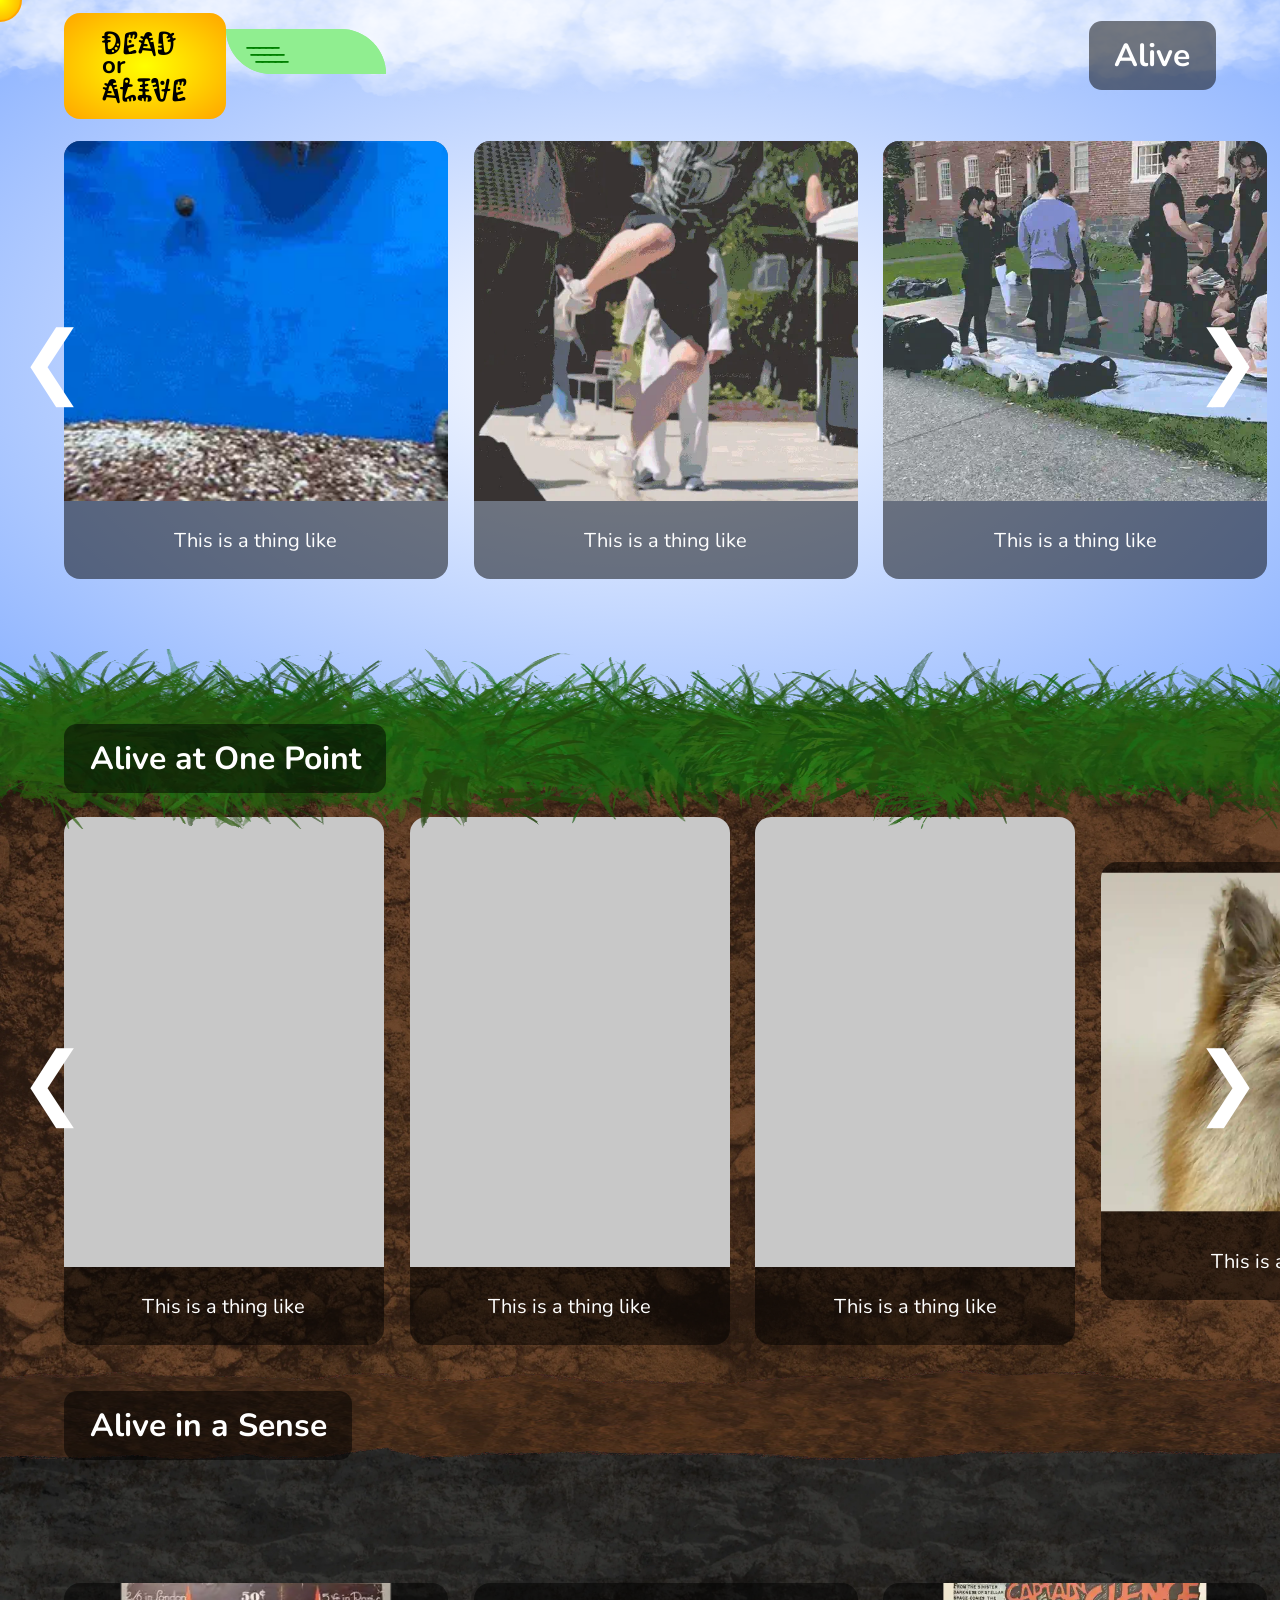
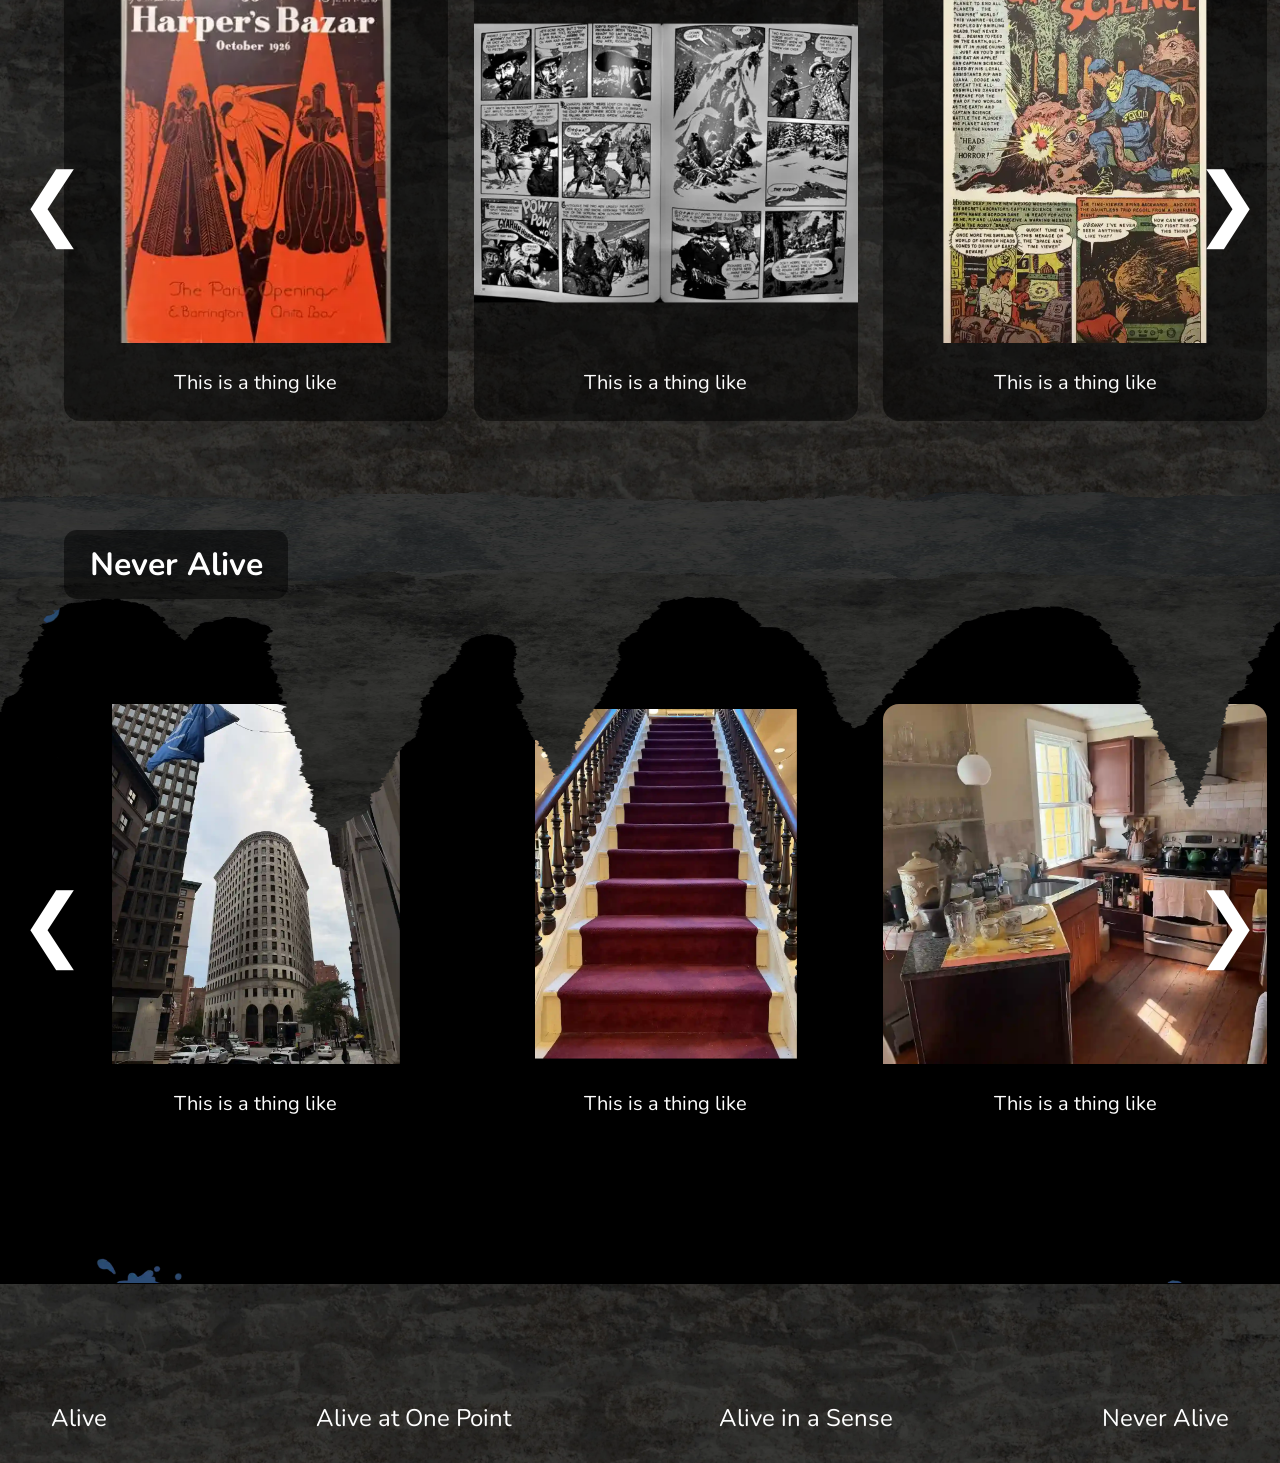
==== commit f2b0e3e4: "Revamped look of DeadorAilve home page." ====
--- a/index.html
+++ b/index.html
@@ -1,7 +1,7 @@
 <!DOCTYPE html>
 <html lang="en">
 <head>
-<!-- Modified Sep 25, 2026, 7:30 PM --> <!--James Kim Graphic Designer and Programmer 2027-->  
+<!-- Modified Nov 9, 2026, 10:30 PM --> <!--James Kim Graphic Designer and Programmer 2027-->  
   <meta charset="UTF-8">
   <meta name="viewport" content="width=device-width, initial-scale=1.0">  
 
@@ -36,7 +36,7 @@
 <!-- CLICKABLE INTERACTION ITEM, lightboxes -->
 
 <header>
-<div style="display:flex; line-height: 0.15em; padding:0.5vw 3vw; border-radius: 5vw; background:radial-gradient(yellow, orange); height:fit-content;">
+<div style="display:flex; line-height: 0.15em; padding:0.5vw 3vw; border-radius: 1rem; background:radial-gradient(yellow, orange); height:fit-content;">
     <span>
     <h1>DEAD</h1>
     <h2>or</h2>
@@ -61,7 +61,7 @@
  figure is actual items (can do grided items or jus one whole item).-->
  <h1 class="sectionTitle"></h1>
 
-<div class="transitionTitle"><img src="./WebsiteImages/background-textures/transition0.webp" style="position:absolute; width:100vw; height:20vh; z-index: 30; pointer-events: none; transform:translateY(-8vh);"><h1 style="position:absolute; z-index: 50; color:white; right:5vw; color:black;">Alive</h1><!--stalagtites-->
+<div class="transitionTitle"><img src="./WebsiteImages/background-textures/transition0.webp" style="position:absolute; width:100vw; height:20vh; z-index: 30; pointer-events: none; transform:translateY(-8vh);"><h1 style="position:absolute; z-index: 50; color:white; right:5vw; color:white; padding:1vw 2vw; background:rgba(0,0,0,0.5); border-radius: 1vw;">Alive</h1><!--Clouds-->
 <div class="work-row-wrapper"> <!--<BUTTON>-->
     <button class="scroll-btn scroll-left" onclick="scrollRow(this,-1)">&#10094;</button><!--<BUTTON>--> 
   <div class="workRow" id="alive"> <!--________v Portfolio Horzontal scroll v________-->
@@ -442,7 +442,7 @@
 </div><!-- Wrapper <BUTTON>-->
 
 
-<div class="transitionTitle"><img src="./WebsiteImages/background-textures/transition1.webp" style="position:absolute; width:100vw; height:20vh; z-index: 30; pointer-events: none; transform:translateY(-8vh);"><h1 style="position:absolute; z-index: 50; color:white; left:5vw;">Alive in a Sense</h1><!--stalagtites-->
+<div class="transitionTitle"><img src="./WebsiteImages/background-textures/transition1.webp" style="position:absolute; width:100vw; height:20vh; z-index: 30; pointer-events: none; transform:translateY(-8vh);"><h1 style="position:absolute; transform:translateY(-2vh); z-index: 50; color:white; left:5vw; padding:1vw 2vw; background:rgba(0,0,0,0.5); border-radius: 1vw;">Alive at One Point</h1><!--Grass-->
 <div class="work-row-wrapper"> <!--<BUTTON>-->
     <button class="scroll-btn scroll-left" onclick="scrollRow(this,-1)">&#10094;</button><!--<BUTTON>--> 
   <div class="workRow" id="aliveAtOnePoint"> <!--________v Portfolio Horzontal scroll v________-->
@@ -450,6 +450,7 @@
     <div class="projectDivider">
     <h2 class="collectionTitle">Subcategory of stuff 7</h2>    <!-- projectSection Title (youtbe video here)-->
       <div class="viewer-container">
+        <p>GIGGITY</p>
         <model-viewer src="WebsiteImages/aliveAtOnePoint/GLB3Ditems/Iguana-compressed.glb"
         alt="iguana"
         data-images='[{"type":"model-viewer","src":"WebsiteImages/aliveAtOnePoint/GLB3Ditems/Iguana-compressed.glb"},
@@ -463,15 +464,11 @@
     </div>
     </section>
 
-            <!-- black bar dividing 10-->
-            <section>
-              <div class="projectDivider" style="width:5vw;"></div>
-            </section>
-
     <section>
     <div class="projectDivider">
     <h2 class="collectionTitle">Subcategory of stuff 7</h2>    <!-- projectSection Title (youtbe video here)-->
       <div class="viewer-container">
+        <p>GIGGITY</p>
         <model-viewer src="WebsiteImages/aliveAtOnePoint/GLB3Ditems/Crocodile-compressed.glb"
         alt="crocodile"
         data-images='[{"type":"model-viewer","src":"WebsiteImages/aliveAtOnePoint/GLB3Ditems/Crocodile-compressed.glb"},
@@ -484,16 +481,12 @@
     <p class="description">This is a thing like</p>
     </div>
     </section>
-    
-            <!-- black bar dividing 11-->
-            <section>
-              <div class="projectDivider" style="width:5vw;"></div>
-            </section>
             
     <section>
     <div class="projectDivider">
     <h2 class="collectionTitle">Subcategory of stuff 7</h2>    <!-- projectSection Title (youtbe video here)-->
       <div class="viewer-container">
+        <p>GIGGITY</p>
         <model-viewer src="WebsiteImages/aliveAtOnePoint/GLB3Ditems/Red Eyed Skink-compressed.glb"
         alt="lizard"
         data-images='[{"type":"model-viewer","src":"WebsiteImages/aliveAtOnePoint/GLB3Ditems/Red Eyed Skink-compressed.glb"},
@@ -581,7 +574,7 @@
 </div><!-- Wrapper <BUTTON>-->
     
 
-<div class="transitionTitle"><img src="./WebsiteImages/background-textures/transition2.webp" style="position:absolute; width:100vw; height:10vh; z-index: 30; pointer-events: none; transform:translateY(-8vh);"><h1 style="position:absolute; z-index: 50; color:white; transform:translateY(-6vh); left:5vw;">Alive in a Sense</h1><!--stalagtites-->
+<div class="transitionTitle"><img src="./WebsiteImages/background-textures/transition2.webp" style="position:absolute; width:100vw; height:10vh; z-index: 30; pointer-events: none; transform:translateY(-8vh);"><h1 style="position:absolute; z-index: 50; color:white; transform:translateY(-8vh); left:5vw;  padding:1vw 2vw; background:rgba(0,0,0,0.5); border-radius: 1vw;">Alive in a Sense</h1><!--stalagtites-->
 <div class="work-row-wrapper"> <!--<BUTTON>-->
     <button class="scroll-btn scroll-left" onclick="scrollRow(this,-1)">&#10094;</button><!--<BUTTON>--> 
   <div class="workRow" id="aliveInASense"> <!--________v Portfolio Horzontal scroll v________-->
@@ -833,7 +826,7 @@
 </div><!-- Wrapper <BUTTON>-->
 
 
-<div class="transitionTitle"><img src="./WebsiteImages/background-textures/transition3.webp" style="position:absolute; width:100vw; height:10vh; z-index: 30; pointer-events: none; transform:translateY(-8vh);"><h1 style="position:absolute; z-index: 50; color:white; transform:translateY(-6vh); left:5vw;">Never Alive</h1><!--stalagtites-->
+<div class="transitionTitle"><img src="./WebsiteImages/background-textures/transition3.webp" style="position:absolute; width:100vw; height:10vh; z-index: 30; pointer-events: none; transform:translateY(-8vh);"><h1 style="position:absolute; z-index: 50; color:white; transform:translateY(-6vh); left:5vw;  padding:1vw 2vw; background:rgba(0,0,0,0.5); border-radius: 1vw;">Never Alive</h1><!--stalagtites-->
 </div>
 <div class="work-row-wrapper"> <!--<BUTTON>-->
     <button class="scroll-btn scroll-left" onclick="scrollRow(this,-1)">&#10094;</button><!--<BUTTON>--> 
--- a/CSS/style.css
+++ b/CSS/style.css
@@ -1,9 +1,9 @@
-@import url('https://fonts.googleapis.com/css2?family=Rubik:ital,wght@0,300..900;1,300..900&family=Space+Mono:ital,wght@0,400;0,700;1,400;1,700&display=swap');
-@import url('https://fonts.googleapis.com/css2?family=Kablammo&family=Rubik:ital,wght@0,300..900;1,300..900&family=Space+Mono:ital,wght@0,400;0,700;1,400;1,700&display=swap');
+@import url('https://fonts.googleapis.com/css2?family=Kablammo&display=swap');
+@import url('https://fonts.googleapis.com/css2?family=Nunito:ital,wght@0,200..1000;1,200..1000&display=swap');
 
 *{
-    font-family: 'Rubik', sans-serif;
-    cursor:none;
+  font-family: 'Nunito', sans-serif;
+  cursor:none;
 }
 
 /* ==================== custom cursor ==================== */
@@ -36,8 +36,8 @@
 }
 
 p{
-    font-size: 1e;
-    color:rgb(220,220,220);
+    font-size: 1em;
+    color:rgb(255,255,255);
 }
 
 a{
@@ -78,7 +78,7 @@
   position: fixed;
   top: 0; left: 0;
   width: 100%; height: 100%;
-  background: rgba(0, 84, 35, 0.9);
+  background: radial-gradient(rgb(0, 0, 0, 0.25), rgb(0, 0, 0, 0.75), rgb(0, 0, 0, 0.95), rgb(0, 0, 0, 1));  
   z-index: 1000;
   display: flex;
   flex-wrap: wrap;     /* Enables items to wrap onto new lines */
@@ -86,21 +86,22 @@
   justify-content: center;
   }
 
-  #lightbox img, #lightbox video, #lightbox iframe{
+  #lightbox img, #lightbox video{
     height:100%;
-    border-radius: 2.5vw;
+    border-radius: 1rem;
   }
 
   #model-viewer {
     width: 80vw;
     height: 70vh;
-    border-radius:5vw;
-  }
-  
-  #lightbox-youtube{
+    border-radius: 1rem;
+  }
+  
+  #lightbox iframe{
     position: static;
     width: 64vw;
     height: 36vw;
+    border-radius: 1rem;
   }
 
   
@@ -125,7 +126,7 @@
   
   #lightbox-caption {
     color: white;
-    font-size: 2vh;
+    font-size: 1em;
     max-width: 400px;
     max-height: 50vh;
     line-height: 2em;
@@ -205,30 +206,30 @@
   }
   
   #lightbox-prev {
-    left: 1vw;
-    border-top-right-radius: 2.5vw;
-    border-bottom-left-radius: 2.5vw;
+    left: 2vw;
+    border-top-right-radius: 2rem;
+    border-bottom-left-radius: 2rem;
     transition: border-top-right-radius 0.3s ease, border-bottom-left-radius 0.3s ease, rotate 0.3s ease;
   }
   
   #lightbox-next {
-    right: 1vw;
-    border-bottom-right-radius: 2.5vw;
-    border-top-left-radius: 2.5vw;
+    right: 2vw;
+    border-bottom-right-radius: 2rem;
+    border-top-left-radius: 2rem;
     transition: border-bottom-right-radius 0.3s ease, border-top-left-radius 0.3s ease, rotate 0.3s ease;
   }
 
   #lightbox-prev:hover{
     left: 1vw;
-    border-top-right-radius: 5vw;
-    border-bottom-left-radius: 5vw;
+    border-top-right-radius: 5rem;
+    border-bottom-left-radius: 5rem;
     rotate: -15deg; 
   }
   
   #lightbox-next:hover {
     right: 1vw;
-    border-bottom-right-radius: 5vw;
-    border-top-left-radius: 5vw;
+    border-bottom-right-radius: 5rem;
+    border-top-left-radius: 5rem;
     rotate: 15deg; 
   }
 
@@ -243,7 +244,7 @@
 }
 
 nav{
-    margin-top:3vw;
+    margin-top:1rem;
     z-index: 100;
     background-color:lightgreen;
 
@@ -297,7 +298,7 @@
     font-size:2vh; 
     line-height: 0.4em; 
     letter-spacing: -0.15em;
-    font-weight: 100;
+    font-weight: 900;
     padding:1vh 20px 3vh 20px;
     overflow-x:hidden;
     display:flex;
@@ -359,7 +360,7 @@
   white-space: nowrap;
   height:80vh;
   /* remove overflow-y: visible, it does nothing */
-  padding: 0px;        /* room for the scaled figure above and below */
+  padding: 0px 4vw;        /* room for the scaled figure above and below */
   margin: 0px;        /* optional: cancels the extra space in the layout */
 
   /*_____________________ SCROLL WHEEL color settings______________________*/
@@ -472,33 +473,35 @@
 
 section{
     overflow: visible;
+    padding:1vw;
 }
 
 .projectDivider{
 display:block; 
-gap:0px;
-margin:0px;
-padding:0vw 5vw;
-width:400px;
+gap: 0px;
+margin: 0px;
+padding: 0px;
+width:fit-content;
 overflow-y: visible;
 }
-
-
 
 /*FIGURE & FIGURE ITEM HOVER TITLES*/
 figure{
     position:relative;
     height: 40vh;
+    width: 30vw;
+    margin: 0px;
     overflow:hidden;
-    border-radius: 1vw;
-    scale:1;
-    transition: border-radius 0.3s ease, scale 0.3s ease;
-    box-shadow: 10px 10px 15px 5px rgba(0, 0, 0, 0.3);
+    border-top-left-radius: 1rem;
+    border-top-right-radius: 1rem;
+    transform: scale(1);
+    transform-origin: bottom;
+    transition: border-radius 0.3s ease, transform 0.3s ease;
 }
 
 figure:hover{
-    border-Radius:5vw;
-    scale:1.5;
+    border-Radius:2rem;
+    transform: scale(1.2);
     z-index: 300;
 }
 
@@ -508,11 +511,24 @@
     object-fit: cover;
     object-position: center;
     display: block;
+    background: rgba(0,0,0,0.5);
     transition: filter 0.5s ease;
 }
 
-figure img:hover{
-  filter: hue-rotate(90deg); 
+#alive figure img:hover{
+  filter: hue-rotate(90deg) saturate(10); 
+}
+
+#aliveAtOnePoint figure img:hover{
+  filter: hue-rotate(90deg) saturate(5); 
+}
+
+#aliveInASense figure img:hover{
+  filter: hue-rotate(45deg) saturate(1); 
+}
+
+#neverAlive figure img:hover{
+  filter: hue-rotate(0deg) saturate(0); 
 }
 
 figcaption {
@@ -550,8 +566,8 @@
     width: 100%;
     height: 100%;
   }
-  
-  .item-title {
+
+  .item-title, .viewer-container p {
     color: #ffffff;
     mix-blend-mode: difference;
     font-weight: bold;
@@ -561,24 +577,67 @@
   }
 
   .description{
+  display:flex;
+  justify-content: center;
+  white-space: wrap;
+  font-size: 1.25em;
+  margin: 0px;
+  padding:2vw;
+  border-top:none;
+  background: rgba(0,0,0,0.5);
+  border-bottom-right-radius: 1rem;
+  border-bottom-left-radius: 1rem;
+  }
+
+  .viewer-container {
+    position: relative;
+    height: 50vh; 
+    width: 25vw; 
+    padding: 0px;
+    background-color: rgb(200,200,200);
+    border-top-right-radius: 1rem;
+    border-top-left-radius: 1rem;    
+    overflow: hidden;
+  }
+
+  .viewer-container p{
+    position:absolute;
+    margin: 0px;
+
+    font-size: 2em;
+    opacity:0;
     display:flex;
     justify-content: center;
-  white-space: wrap;
-  font-size: 1.25em;
-  /*border: 2px solid red;*/
-  }
-
-  .viewer-container {height: 50vh; background: rgb(220,220,220); border-radius: 5vw; overflow: hidden; }
-
-  model-viewer { width: 100%; height: 100%; }
+    align-items: center;
+    width:100%;
+    height:100%;
+    background: rgba(255,255,255,0.8);
+    color:black;
+    z-index: 20;
+    transition: opacity 0.3s;
+  }
+
+  .viewer-container:hover p{
+    opacity: 1;
+    pointer-events: none;
+  }
+
+  model-viewer { 
+    width: 100%; 
+    height: 100%; 
+  }
 
 /* =============================================== FOOTER ================================================ */
 footer{
 column-gap: 10vw;
 padding:1vw 4vw;
+padding-top:8vw;
 height:fit-content;
 background-color: black;
-}
+background-image: url('../WebsiteImages/background-textures/stone.webp'); 
+background-repeat: no-repeat; 
+background-size: cover; 
+background-position: center;}
 
 footer ul{
   list-style: none;
@@ -627,8 +686,10 @@
   grid-template-columns: repeat(auto-fit, minmax(min(250px, 100%), 1fr));
   grid-auto-flow: row;
   place-items: center; /* Centers both horizontally and vertically */
+  align-content: start;
   gap: 2em;
   padding: 5vw 8vw;
+  margin-top:6vh;
   width: 100%;
   max-height: 100%;
   align-items: center;
@@ -641,16 +702,17 @@
   padding: 10px;
 }
 
-#lightbox-content img, #lightbox-content video, #lightbox-content iframe{
+#lightbox-content img, #lightbox-content video{
   max-width: 100%;
-  border-radius:2.5vw;
+  max-height: 80vh;
+  border-radius: 1rem;
   height: auto;
 }
 
-#lightbox-youtube{
+#lightbox-content iframe{
 width:100%;
-height:50vh;
-border-radius:10vw;
+height:60vh;
+border-radius:1rem;
 }
 
 #model-viewer {
@@ -714,26 +776,37 @@
   }
 
 /* =============================================== MAIN CONTENT ON PHONE ================================================ */
+.projectDivider{
+  width:fit-content;
+}
+
   figure{
     position:relative;
-    height: 50vh;
-    width:80vw;
-    max-width: 60%;
+    height: 20vh;
+    width: 40vw;
     overflow:hidden;
-    
-    border-radius: 2.5vw;
-    scale:1;
+    margin:0px;
+    border-top-left-radius: 1rem;
+    border-top-right-radius: 1rem;    
+    transform: scale(1);
     transition: border-radius 0.3s ease, scale 0.5s ease;
-    box-shadow: 10px 10px 15px 5px rgba(0, 0, 0, 0.3);
 }
 
 figure:hover{
-    border-Radius:15vw;
-    scale:1.5;
+    border-Radius: 2rem;
+    transform: scale(1.25);
     z-index: 300;
 }
 
-.viewer-container{max-width:80vw; pointer-events: none;}
+.description{
+  font-size:0.75em;
+}
+
+.viewer-container{
+  max-height:18vh;
+  max-width:50vw; 
+  pointer-events: none;
+}
 
 
 .scroll-btn {
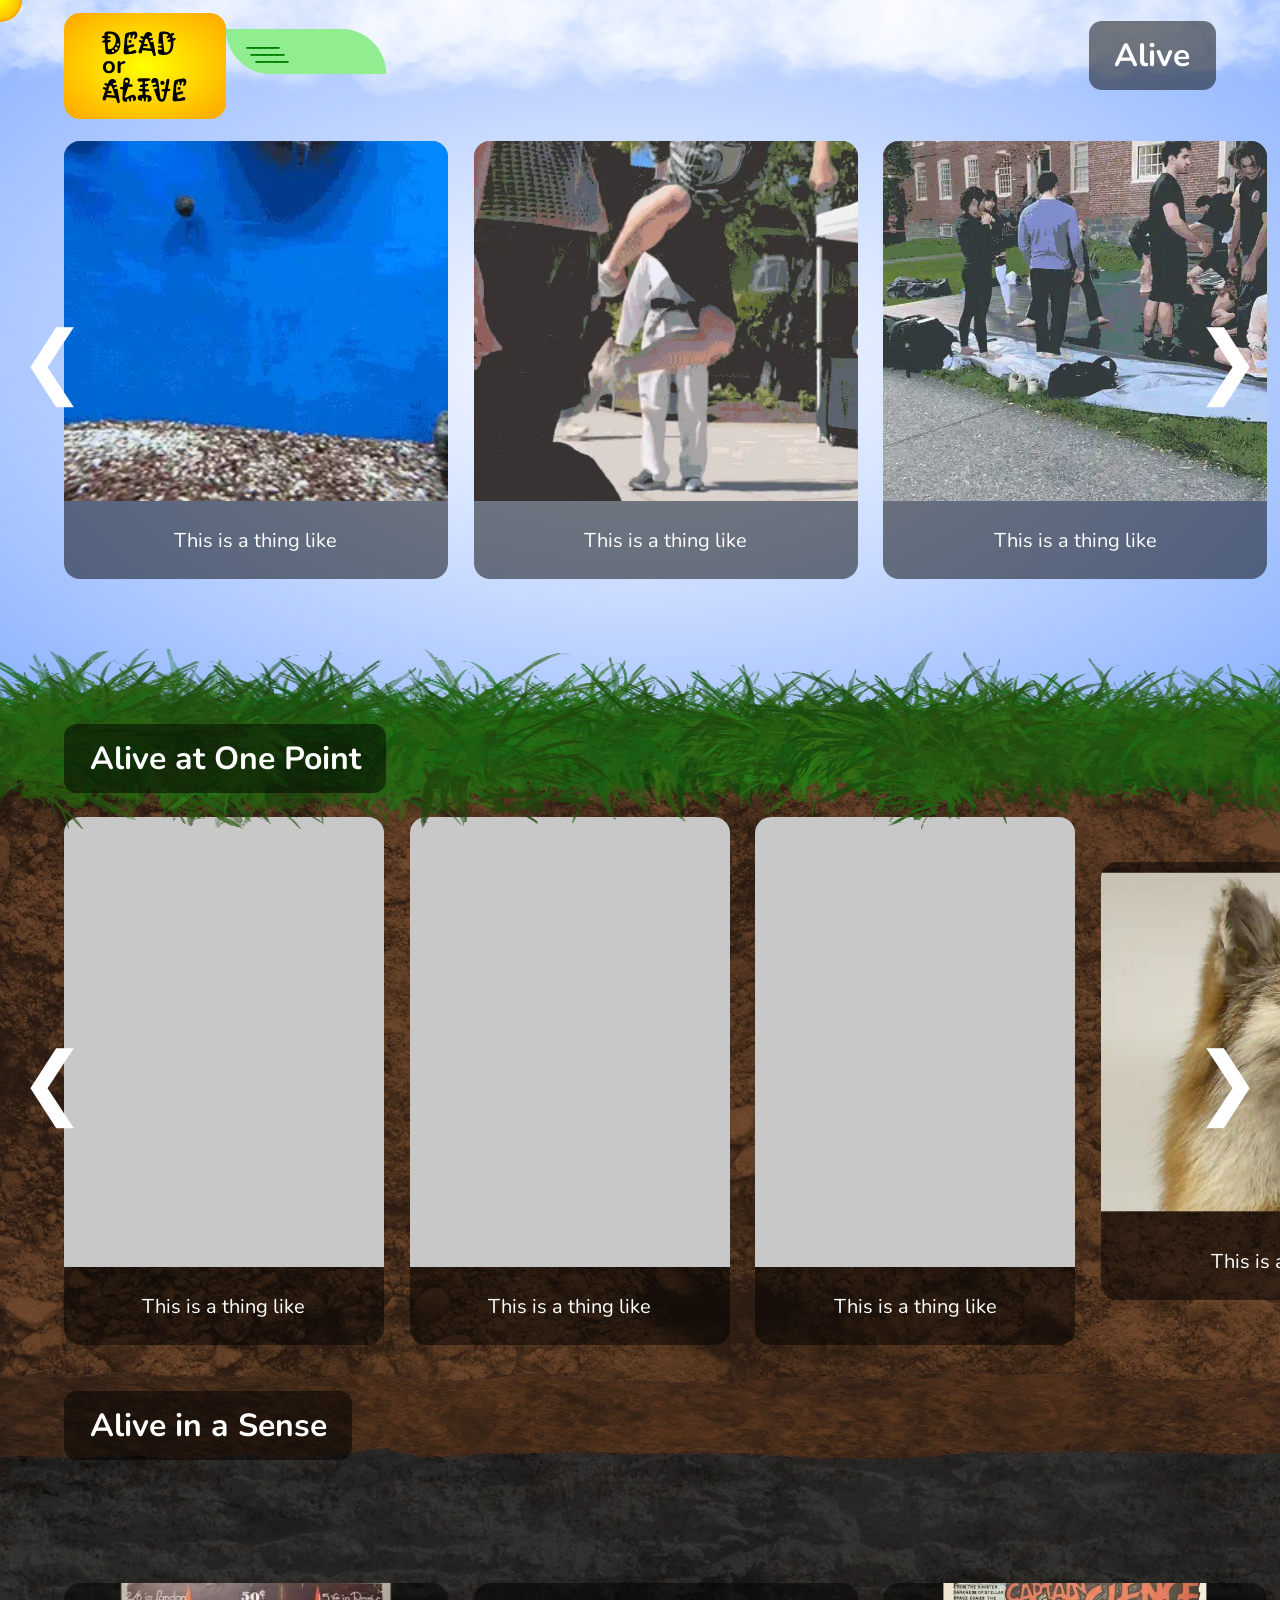
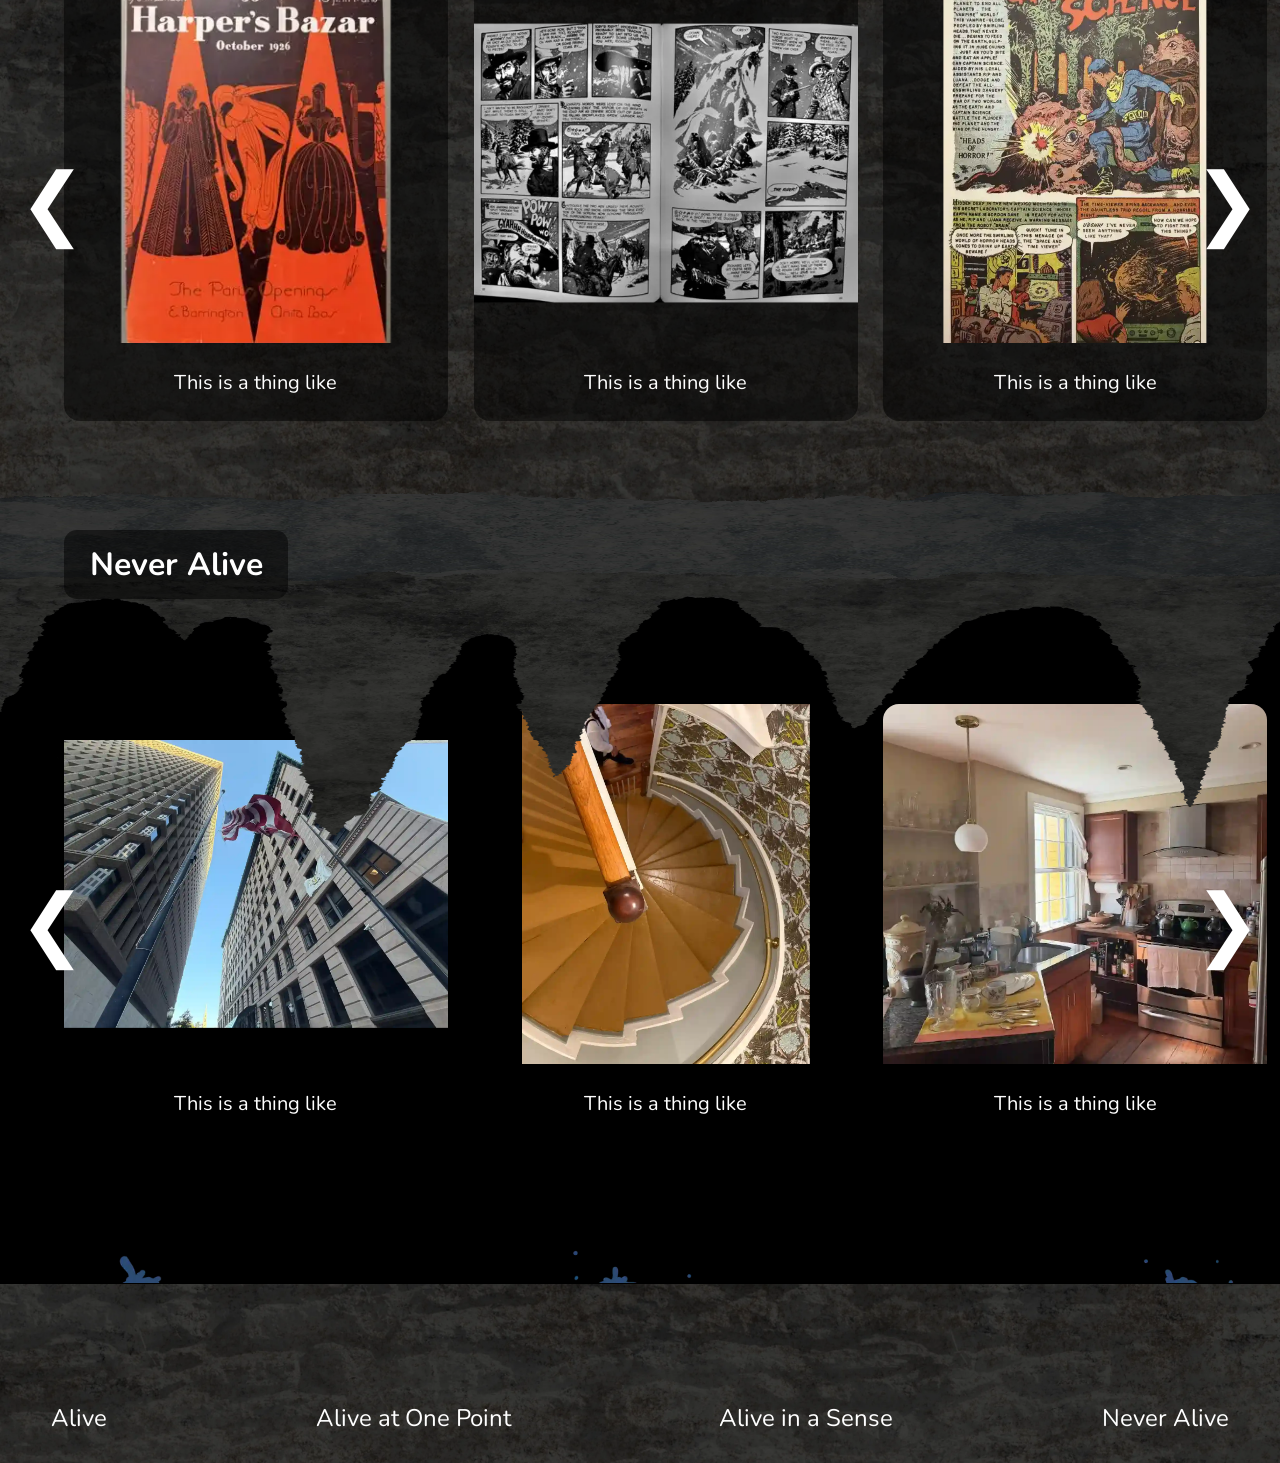
==== commit 2411581c: "Added more images to website and fixed phone lightbox." ====
--- a/index.html
+++ b/index.html
@@ -36,13 +36,13 @@
 <!-- CLICKABLE INTERACTION ITEM, lightboxes -->
 
 <header>
-<div style="display:flex; line-height: 0.15em; padding:0.5vw 3vw; border-radius: 1rem; background:radial-gradient(yellow, orange); height:fit-content;">
+<a href="./"><div style="display:flex; line-height: 0.15em; padding:0.5vw 3vw; border-radius: 1rem; background:radial-gradient(yellow, orange); height:fit-content;">
     <span>
     <h1>DEAD</h1>
     <h2>or</h2>
     <h1>ALIVE</h1>
     </span>
-</div>
+</div></a>
     <nav>
         <div id="clickToOpen">_____<br>&nbsp;&nbsp;_____<br>&nbsp;&nbsp;&nbsp;&nbsp;_____</div>
         <ul>
@@ -265,25 +265,6 @@
     </div>
     </section>
 
-          <!-- black bar dividing 8-->
-
-  <section> <!--Project Titles of featured-item-section" 1-x (go as far as needed)-->
-    <h2 class="collectionTitle">Subcategory of stuff 6</h2>    <!-- projectSection Title (youtbe video here)-->
-    <div class="projectDivider">
-        <figure class="portfolio-item-video">
-        <img src="./WebsiteImages/alive/motionItems/turtles.webp" 
-        alt="turtles"
-        data-images='[{"type":"image","src":"./WebsiteImages/alive/motionItems/turtles.webp"}]'
-        data-caption="<strong>TITLE</strong><br>GIGGITY GIGGITY GIGGITY"
-        onclick="openLightbox(this)">
-        <figcaption>
-          <span class="item-title">Subcategory of stuff 5</span>
-        </figcaption>           
-        </figure>
-        <p class="description">This is a thing like</p>
-    </div>
-    </section>
-
             <!-- black bar dividing 9-->
 
   <section> <!--Project Titles of featured-item-section" 1-x (go as far as needed)-->
@@ -332,6 +313,42 @@
     <h2 class="collectionTitle">Subcategory of stuff 6</h2>    <!-- projectSection Title (youtbe video here)-->
     <div class="projectDivider">
         <figure class="portfolio-item-video">
+        <img src="./WebsiteImages/alive/motionItems/nightAnimal.webp" 
+        alt="mouse"
+        data-images='[{"type":"image","src":"./WebsiteImages/alive/motionItems/nightAnimal.webp"}]'
+        data-caption="<strong>TITLE</strong><br>GIGGITY GIGGITY GIGGITY"
+        onclick="openLightbox(this)">
+        <figcaption>
+          <span class="item-title">Subcategory of stuff 5</span>
+        </figcaption>           
+        </figure>
+        <p class="description">This is a thing like</p>
+    </div>
+  </section>
+
+            <!-- black bar dividing 8-->
+
+  <section> <!--Project Titles of featured-item-section" 1-x (go as far as needed)-->
+    <h2 class="collectionTitle">Subcategory of stuff 6</h2>    <!-- projectSection Title (youtbe video here)-->
+    <div class="projectDivider">
+        <figure class="portfolio-item-video">
+        <img src="./WebsiteImages/alive/motionItems/turtles.webp" 
+        alt="turtles"
+        data-images='[{"type":"image","src":"./WebsiteImages/alive/motionItems/turtles.webp"}]'
+        data-caption="<strong>TITLE</strong><br>GIGGITY GIGGITY GIGGITY"
+        onclick="openLightbox(this)">
+        <figcaption>
+          <span class="item-title">Subcategory of stuff 5</span>
+        </figcaption>           
+        </figure>
+        <p class="description">This is a thing like</p>
+    </div>
+    </section>
+
+  <section> <!--Project Titles of featured-item-section" 1-x (go as far as needed)-->
+    <h2 class="collectionTitle">Subcategory of stuff 6</h2>    <!-- projectSection Title (youtbe video here)-->
+    <div class="projectDivider">
+        <figure class="portfolio-item-video">
         <img src="./WebsiteImages/alive/motionItems/reptiles.webp" 
         alt="reptiles"
         data-images='[{"type":"image","src":"./WebsiteImages/alive/photos/reptiles1.webp"},
@@ -340,6 +357,28 @@
         {"type":"image","src":"./WebsiteImages/alive/photos/reptiles4.webp"},
         {"type":"image","src":"./WebsiteImages/alive/photos/reptiles5.webp"},
         {"type":"image","src":"./WebsiteImages/alive/photos/reptiles6.webp"}]'
+        data-caption="<strong>TITLE</strong><br>GIGGITY GIGGITY GIGGITY"
+        onclick="openLightbox(this)">
+        <figcaption>
+          <span class="item-title">Subcategory of stuff 5</span>
+        </figcaption>           
+        </figure>
+        <p class="description">This is a thing like</p>
+    </div>
+  </section>
+
+  <section> <!--Project Titles of featured-item-section" 1-x (go as far as needed)-->
+    <h2 class="collectionTitle">Subcategory of stuff 6</h2>    <!-- projectSection Title (youtbe video here)-->
+    <div class="projectDivider">
+        <figure class="portfolio-item-video">
+        <img src="./WebsiteImages/alive/photos/reptiles12.webp" 
+        alt="reptiles"
+        data-images='[{"type":"image","src":"./WebsiteImages/alive/photos/reptiles12.webp"},
+        {"type":"image","src":"./WebsiteImages/alive/photos/reptiles7.webp"},
+        {"type":"image","src":"./WebsiteImages/alive/photos/reptiles8.webp"},
+        {"type":"image","src":"./WebsiteImages/alive/photos/reptiles9.webp"},
+        {"type":"image","src":"./WebsiteImages/alive/photos/reptiles10.webp"},
+        {"type":"image","src":"./WebsiteImages/alive/photos/reptiles11.webp"}]'
         data-caption="<strong>TITLE</strong><br>GIGGITY GIGGITY GIGGITY"
         onclick="openLightbox(this)">
         <figcaption>
@@ -513,6 +552,71 @@
           {"type":"image","src":"./WebsiteImages/aliveAtOnePoint/photos/deadAnimal5.webp"},
           {"type":"image","src":"./WebsiteImages/aliveAtOnePoint/photos/deadAnimal6.webp"},
           {"type":"image","src":"./WebsiteImages/aliveAtOnePoint/photos/deadAnimal7.webp"}]'
+          data-caption="<strong>TITLE</strong><br>GIGGITY GIGGITY GIGGITY"
+          onclick="openLightbox(this)">
+          <figcaption>
+            <span class="item-title">Subcategory of stuff 5</span>
+          </figcaption>           
+          </figure>
+          <p class="description">This is a thing like</p>
+      </div>
+    </section>
+
+    <section> <!--Project Titles of featured-item-section" 1-x (go as far as needed)-->
+      <h2 class="collectionTitle">Subcategory of stuff 6</h2>    <!-- projectSection Title (youtbe video here)-->
+      <div class="projectDivider">
+          <figure class="portfolio-item-video">
+          <img src="./WebsiteImages/aliveAtOnePoint/photos/deadAnimal11.webp"
+          alt="deadanimal"
+          data-images='[{"type":"image","src":"./WebsiteImages/aliveAtOnePoint/photos/deadAnimal8.webp"},
+          {"type":"image","src":"./WebsiteImages/aliveAtOnePoint/photos/deadAnimal9.webp"},
+          {"type":"image","src":"./WebsiteImages/aliveAtOnePoint/photos/deadAnimal10.webp"},
+          {"type":"image","src":"./WebsiteImages/aliveAtOnePoint/photos/deadAnimal11.webp"},
+          {"type":"image","src":"./WebsiteImages/aliveAtOnePoint/photos/deadAnimal12.webp"},
+          {"type":"image","src":"./WebsiteImages/aliveAtOnePoint/photos/deadAnimal13.webp"},
+          {"type":"image","src":"./WebsiteImages/aliveAtOnePoint/photos/deadAnimal14.webp"}]'
+          data-caption="<strong>TITLE</strong><br>GIGGITY GIGGITY GIGGITY"
+          onclick="openLightbox(this)">
+          <figcaption>
+            <span class="item-title">Subcategory of stuff 5</span>
+          </figcaption>           
+          </figure>
+          <p class="description">This is a thing like</p>
+      </div>
+    </section>
+
+    <section> <!--Project Titles of featured-item-section" 1-x (go as far as needed)-->
+      <h2 class="collectionTitle">Subcategory of stuff 6</h2>    <!-- projectSection Title (youtbe video here)-->
+      <div class="projectDivider">
+          <figure class="portfolio-item-video">
+          <img src="./WebsiteImages/aliveAtOnePoint/photos/deadAnimal15.webp"
+          alt="deadanimal"
+          data-images='[{"type":"image","src":"./WebsiteImages/aliveAtOnePoint/photos/deadAnimal15.webp"},
+          {"type":"image","src":"./WebsiteImages/aliveAtOnePoint/photos/deadAnimal16.webp"},
+          {"type":"image","src":"./WebsiteImages/aliveAtOnePoint/photos/deadAnimal17.webp"},
+          {"type":"image","src":"./WebsiteImages/aliveAtOnePoint/photos/deadAnimal18.webp"},
+          {"type":"image","src":"./WebsiteImages/aliveAtOnePoint/photos/deadAnimal19.webp"},
+          {"type":"image","src":"./WebsiteImages/aliveAtOnePoint/photos/deadAnimal20.webp"},
+          {"type":"image","src":"./WebsiteImages/aliveAtOnePoint/photos/deadAnimal21.webp"},
+          {"type":"image","src":"./WebsiteImages/aliveAtOnePoint/photos/deadAnimal22.webp"}]'
+          data-caption="<strong>TITLE</strong><br>GIGGITY GIGGITY GIGGITY"
+          onclick="openLightbox(this)">
+          <figcaption>
+            <span class="item-title">Subcategory of stuff 5</span>
+          </figcaption>           
+          </figure>
+          <p class="description">This is a thing like</p>
+      </div>
+    </section>
+
+    <section> <!--Project Titles of featured-item-section" 1-x (go as far as needed)-->
+      <h2 class="collectionTitle">Subcategory of stuff 6</h2>    <!-- projectSection Title (youtbe video here)-->
+      <div class="projectDivider">
+          <figure class="portfolio-item-video">
+          <img src="./WebsiteImages/aliveAtOnePoint/photos/roadkill1.webp"
+          alt="deadanimal"
+          data-images='[{"type":"image","src":"./WebsiteImages/aliveAtOnePoint/photos/roadkill1.webp"},
+          {"type":"image","src":"./WebsiteImages/aliveAtOnePoint/photos/roadkill2.webp"}]'
           data-caption="<strong>TITLE</strong><br>GIGGITY GIGGITY GIGGITY"
           onclick="openLightbox(this)">
           <figcaption>
@@ -711,13 +815,13 @@
                   <figure class="portfolio-item-video">
                   <img src="./WebsiteImages/aliveInASense/photos/bookArt.webp" 
                   alt="bookart"
-                  data-images='[{"type":"image","src":"./WebsiteImages/aliveInASense/photos/bookArt1.webp"},
-                  {"type":"image","src":"./WebsiteImages/aliveInASense/photos/bookArt2.webp"},
-                  {"type":"image","src":"./WebsiteImages/aliveInASense/photos/bookArt3.webp"},
-                  {"type":"image","src":"./WebsiteImages/aliveInASense/photos/bookArt4.webp"},
-                  {"type":"image","src":"./WebsiteImages/aliveInASense/photos/bookArt5.webp"},
-                  {"type":"image","src":"./WebsiteImages/aliveInASense/photos/bookArt6.webp"},
-                  {"type":"image","src":"./WebsiteImages/aliveInASense/photos/bookArt7.webp"}]'
+                  data-images='[{"type":"image","src":"./WebsiteImages/aliveInASense/photos/bookart1.webp"},
+                  {"type":"image","src":"./WebsiteImages/aliveInASense/photos/bookart2.webp"},
+                  {"type":"image","src":"./WebsiteImages/aliveInASense/photos/bookart3.webp"},
+                  {"type":"image","src":"./WebsiteImages/aliveInASense/photos/bookart4.webp"},
+                  {"type":"image","src":"./WebsiteImages/aliveInASense/photos/bookart5.webp"},
+                  {"type":"image","src":"./WebsiteImages/aliveInASense/photos/bookart6.webp"},
+                  {"type":"image","src":"./WebsiteImages/aliveInASense/photos/bookart7.webp"}]'
                   data-caption="<strong>TITLE</strong><br>GIGGITY GIGGITY GIGGITY"
                   onclick="openLightbox(this)">
                   <figcaption>
--- a/CSS/style.css
+++ b/CSS/style.css
@@ -48,7 +48,7 @@
 transition: word-spacing 0.3s ease;
 }
 
-a:hover{
+nav a:hover{
 text-decoration: underline;
 text-underline-offset: 0.25em;
 word-spacing: 1em;
@@ -221,6 +221,7 @@
 
   #lightbox-prev:hover{
     left: 1vw;
+    border-radius: 0px;
     border-top-right-radius: 5rem;
     border-bottom-left-radius: 5rem;
     rotate: -15deg; 
@@ -228,6 +229,7 @@
   
   #lightbox-next:hover {
     right: 1vw;
+    border-radius: 0px;
     border-bottom-right-radius: 5rem;
     border-top-left-radius: 5rem;
     rotate: 15deg; 
@@ -698,8 +700,8 @@
 }
 
 #lightbox-caption {
-  max-height: 40vh;
-  padding: 10px;
+  max-height: 100%;
+  padding: 2em;
 }
 
 #lightbox-content img, #lightbox-content video{
@@ -711,7 +713,7 @@
 
 #lightbox-content iframe{
 width:100%;
-height:60vh;
+max-height:80vw;
 border-radius:1rem;
 }
 
@@ -738,14 +740,14 @@
   left: 1vw;
 }
 
+#lightbox-next {
+  right: 1vw;
+}
+
 #lightbox-prev:hover, #lightbox-next:hover {
   transform: scale(0.75,1);
   background-color: none;
   box-shadow: none;
-}
-
-#lightbox-next {
-  right: 1vw;
 }
 
 #lightbox-close {
@@ -793,8 +795,8 @@
 }
 
 figure:hover{
-    border-Radius: 2rem;
-    transform: scale(1.25);
+    border-Radius: 0.5rem;
+    transform: scale(1.1);
     z-index: 300;
 }
 
@@ -804,8 +806,7 @@
 
 .viewer-container{
   max-height:18vh;
-  max-width:50vw; 
-  pointer-events: none;
+  width:40vw;
 }
 
 
